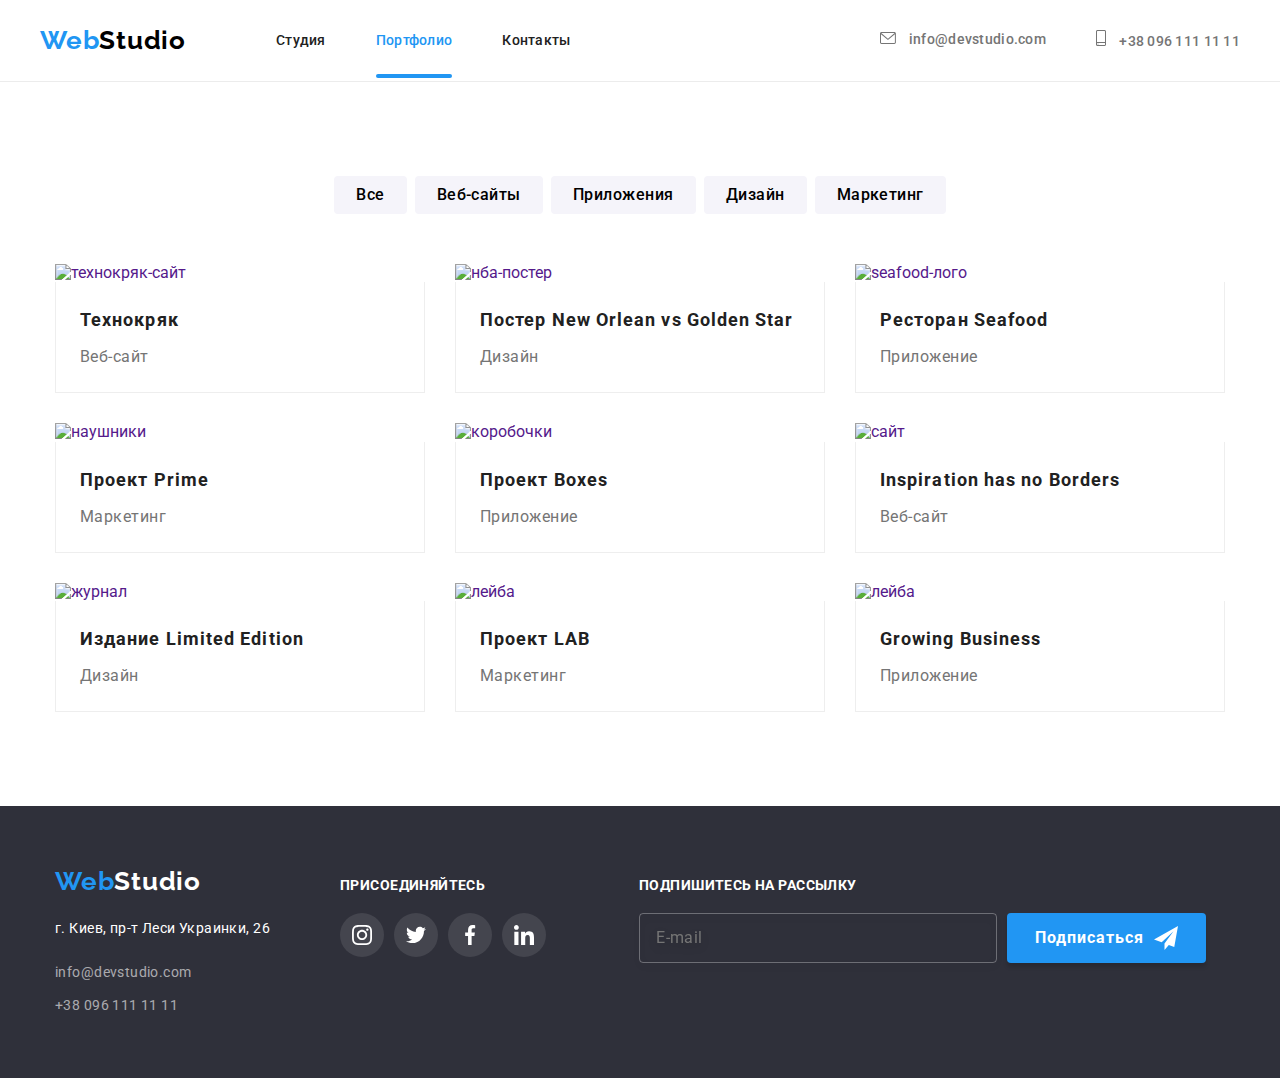
==== portfolio.html @ 8fabcba7 "+" ====
<!DOCTYPE html>
<html lang="ru">
  <head>
    <meta charset="UTF-8" />
    <meta http-equiv="X-UA-Compatible" content="IE=edge" />
    <meta name="viewport" content="width=device-width, initial-scale=1.0" />
    <title>Студия</title>
    <link rel="preconnect" href="https://fonts.googleapis.com" />
    <link rel="preconnect" href="https://fonts.gstatic.com" crossorigin />
    <link
      href="https://fonts.googleapis.com/css2?family=Raleway:wght@700&family=Roboto:wght@400;500;700;900&display=swap"
      rel="stylesheet"
    />
    <link
      rel="stylesheet"
      href="https://cdnjs.cloudflare.com/ajax/libs/modern-normalize/1.1.0/modern-normalize.min.css"
    />
    <link rel="stylesheet" href="./css/styles.css" />
  </head>
  <body>
    <!-- Шапка сайта -->
    <header>
      <div class="container navigation">
        <nav class="main-nav">
          <a href="./index.html" class="logo"><span>Web</span>Studio</a>
          <ul class="site-nav list">
            <li class="main-nav-item">
              <a href="./index.html" class="main-nav-link link">Студия</a>
            </li>
            <li class="main-nav-item">
              <a href="./portfolio.html" class="main-nav-link current-page link">Портфолио</a>
            </li>
            <li class="main-nav-item"><a href="" class="main-nav-link link">Контакты</a></li>
          </ul>
        </nav>
        <ul class="auth-nav list">
          <li class="auth-nav-tell">
            <a href="mailto:info@devstudio.com" class="auth-nav-link link">
              <svg class="auth-nav-icon mail" width="16px" height="12px" aria-label="Почта">
                <use href="./images/symbol-defs.svg#icon-mailto"></use>
              </svg>
              info@devstudio.com</a
            >
          </li>
          <li class="auth-nav-mail">
            <a href="tel:+380961111111" class="auth-nav-link link">
              <svg class="auth-nav-icon tell" width="10px" height="16px" aria-label="Телефон">
                <use href="./images/symbol-defs.svg#icon-tellto"></use>
              </svg>
              +38 096 111 11 11</a
            >
          </li>
        </ul>
      </div>
    </header>
    <main>
      <!-- Портфолио -->
      <section class="section portfolio">
        <div class="container">
          <h1 class="visually-hidden">Портфолио</h1>
          <!-- h1 потом спрячем -->
          <ul class="portfolio-buttons list">
            <li><button type="button" class="portfolio-button">Все</button></li>
            <li><button type="button" class="portfolio-button">Веб-сайты</button></li>
            <li><button type="button" class="portfolio-button">Приложения</button></li>
            <li><button type="button" class="portfolio-button">Дизайн</button></li>
            <li><button type="button" class="portfolio-button">Маркетинг</button></li>
          </ul>
          <ul class="portfolio-examples list">
            <li class="obvodka">
              <a href="" class="portfolio-link">
                <div class="portfolio-img-thmb">
                  <img
                    class="portfolio-img"
                    src="./images/technocrack.jpg"
                    alt="технокряк-сайт"
                    width="370"
                  />
                  <div class="overflow">
                    <p class="portfolio-text">
                      Ресурс предлагает комплексные предложения с разным уровнем функционала и
                      сервисов. Все это позволит посетителю получить исчерпывающие сведения о
                      компании или частном лице.
                    </p>
                  </div>
                </div>
                <div class="portfolio-thmb">
                  <h2 class="portfolio-title">Технокряк</h2>
                  <p class="portfolio-dscr">Веб-сайт</p>
                </div>
              </a>
            </li>
            <li class="obvodka">
              <a href="" class="portfolio-link">
                <div class="portfolio-img-thmb">
                  <img
                    class="portfolio-img"
                    src="./images/new-orlean-vs.jpg"
                    alt="нба-постер"
                    width="370"
                  />
                  <p class="portfolio-text">
                    Ресурс предлагает комплексные предложения с разным уровнем функционала и
                    сервисов. Все это позволит посетителю получить исчерпывающие сведения о компании
                    или частном лице.
                  </p>
                </div>
                <div class="portfolio-thmb">
                  <h2 class="portfolio-title">
                    Постер <span lang="en">New Orlean vs Golden Star</span>
                  </h2>
                  <p class="portfolio-dscr">Дизайн</p>
                </div>
              </a>
            </li>
            <li class="obvodka">
              <a href="" class="portfolio-link">
                <div class="portfolio-img-thmb">
                  <img
                    class="portfolio-img"
                    src="./images/seafood.jpg"
                    alt="seafood-лого"
                    width="370"
                  />
                  <p class="portfolio-text">
                    Ресурс предлагает комплексные предложения с разным уровнем функционала и
                    сервисов. Все это позволит посетителю получить исчерпывающие сведения о компании
                    или частном лице.
                  </p>
                </div>
                <div class="portfolio-thmb">
                  <h2 class="portfolio-title">Ресторан <span lang="en">Seafood</span></h2>
                  <p class="portfolio-dscr">Приложение</p>
                </div>
              </a>
            </li>
            <li class="obvodka">
              <a href="" class="portfolio-link">
                <div class="portfolio-img-thmb">
                  <img class="portfolio-img" src="./images/prime.jpg" alt="наушники" width="370" />
                  <p class="portfolio-text">
                    Ресурс предлагает комплексные предложения с разным уровнем функционала и
                    сервисов. Все это позволит посетителю получить исчерпывающие сведения о компании
                    или частном лице.
                  </p>
                </div>
                <div class="portfolio-thmb">
                  <h2 class="portfolio-title">Проект <span lang="en">Prime</span></h2>
                  <p class="portfolio-dscr">Маркетинг</p>
                </div>
              </a>
            </li>
            <li class="obvodka">
              <a href="" class="portfolio-link">
                <div class="portfolio-img-thmb">
                  <img class="portfolio-img" src="./images/boxes.jpg" alt="коробочки" width="370" />
                  <p class="portfolio-text">
                    Ресурс предлагает комплексные предложения с разным уровнем функционала и
                    сервисов. Все это позволит посетителю получить исчерпывающие сведения о компании
                    или частном лице.
                  </p>
                </div>
                <div class="portfolio-thmb">
                  <h2 class="portfolio-title">Проект <span lang="en">Boxes</span></h2>
                  <p class="portfolio-dscr">Приложение</p>
                </div>
              </a>
            </li>
            <li class="obvodka">
              <a href="" class="portfolio-link">
                <div class="portfolio-img-thmb">
                  <img
                    class="portfolio-img"
                    src="./images/inspiration-has-no-borders.jpg"
                    alt="сайт"
                    width="370"
                  />
                  <p class="portfolio-text">
                    Ресурс предлагает комплексные предложения с разным уровнем функционала и
                    сервисов. Все это позволит посетителю получить исчерпывающие сведения о компании
                    или частном лице.
                  </p>
                </div>
                <div class="portfolio-thmb">
                  <h2 class="portfolio-title" lang="en">Inspiration has no Borders</h2>
                  <p class="portfolio-dscr">Веб-сайт</p>
                </div>
              </a>
            </li>
            <li class="obvodka">
              <a href="" class="portfolio-link">
                <div class="portfolio-img-thmb">
                  <img
                    class="portfolio-img"
                    src="./images/limited-edition.jpg"
                    alt="журнал"
                    width="370"
                  />
                  <p class="portfolio-text">
                    Ресурс предлагает комплексные предложения с разным уровнем функционала и
                    сервисов. Все это позволит посетителю получить исчерпывающие сведения о компании
                    или частном лице.
                  </p>
                </div>
                <div class="portfolio-thmb">
                  <h2 class="portfolio-title">Издание <span lang="en">Limited Edition</span></h2>
                  <p class="portfolio-dscr">Дизайн</p>
                </div>
              </a>
            </li>
            <li class="obvodka">
              <a href="" class="portfolio-link">
                <div class="portfolio-img-thmb">
                  <img class="portfolio-img" src="./images/lab.jpg" alt="лейба" width="370" />
                  <p class="portfolio-text">
                    Ресурс предлагает комплексные предложения с разным уровнем функционала и
                    сервисов. Все это позволит посетителю получить исчерпывающие сведения о компании
                    или частном лице.
                  </p>
                </div>
                <div class="portfolio-thmb">
                  <h2 class="portfolio-title">Проект <span lang="en">LAB</span></h2>
                  <p class="portfolio-dscr">Маркетинг</p>
                </div>
              </a>
            </li>
            <li class="obvodka">
              <a href="" class="portfolio-link">
                <div class="portfolio-img-thmb">
                  <img
                    class="portfolio-img"
                    src="./images/growing-business.jpg"
                    alt="лейба"
                    width="370"
                  />
                  <p class="portfolio-text">
                    Ресурс предлагает комплексные предложения с разным уровнем функционала и
                    сервисов. Все это позволит посетителю получить исчерпывающие сведения о компании
                    или частном лице.
                  </p>
                </div>
                <div class="portfolio-thmb">
                  <h2 class="portfolio-title" lang="en">Growing Business</h2>
                  <p class="portfolio-dscr">Приложение</p>
                </div>
              </a>
            </li>
          </ul>
        </div>
      </section>
    </main>
     <!--Футер-->
    <footer>
      <div class="container footer">
        <div class="footer-contacts">
          <a href="./index.html" class="logo foot"><span>Web</span>Studio</a>
          <address>
            <p class="street">г. Киев, пр-т Леси Украинки, 26</p>
            <ul class="contacts list">
              <li><a class="link" href="mailto:info@devstudio.com">info@devstudio.com</a></li>
              <li><a class="link" href="tel:+380961111111">+38 096 111 11 11</a></li>
            </ul>
          </address>
        </div>
        <div class="footer-social">
          <p class="footer-social-title">присоединяйтесь</p>
          <ul class="footer-social-list list">
            <li class="footer-social-item">
              <a
                class="footer-social-link"
                href="https://www.instagram.com/"
                target="_blank"
                rel="noopener noreferrer nofollow"
              >
                <svg width="20px" height="20px" aria-label="Инстаграм">
                  <use href="./images/symbol-defs.svg#icon-instagram"></use>
                </svg>
              </a>
            </li>
            <li class="footer-social-item">
              <a
                class="footer-social-link"
                href="https://twitter.com/?lang=ru"
                target="_blank"
                rel="noopener noreferrer nofollow"
              >
                <svg width="20px" height="20px" aria-label="Твиттер">
                  <use href="./images/symbol-defs.svg#icon-twitter"></use>
                </svg>
              </a>
            </li>
            <li class="footer-social-item">
              <a
                class="footer-social-link"
                href="https://www.facebook.com//"
                target="_blank"
                rel="noopener noreferrer nofollow"
              >
                <svg width="20px" height="20px" aria-label="Фейсбук">
                  <use href="./images/symbol-defs.svg#icon-facebook"></use>
                </svg>
              </a>
            </li>
            <li class="footer-social-item">
              <a
                class="footer-social-link"
                href="https://www.linkedin.com/"
                target="_blank"
                rel="noopener noreferrer nofollow"
              >
                <svg width="20px" height="20px" aria-label="ЛинкедИн">
                  <use href="./images/symbol-defs.svg#icon-linkedin"></use>
                </svg>
              </a>
            </li>
          </ul>
        </div>
        <div class="footer-subscribe">
          <form class="footer-form">
            <label for="email">Подпишитесь на рассылку</label>
              <div class="footer-form-wrapper"> 
                <input type="email" name="email" id="email" placeholder="E-mail"/>
                <button class="footer-form-btn" type="submit">
                Подписаться
                <svg class="footer-form-svg" width="24px" height="24px">
                  <use href="./images/symbol-defs.svg#icon-telegram"></use>
                </svg>
              </div>
            </button>
          </form>
        </div>
      </div>
    </footer>
  </body>
</html>
---- css/styles.css ----
/* *,::after,::before {
    box-sizing: border-box
} */

/* есть в нормалайзере */

/* :first-child
:last-child
или
:not(:last-child) */
:root {
  --primary-text-color: #757575;
  --primary-title-color: #212121;
  --primary-accent-color: #2196f3;
  --primary-bg-color: #ffffff;
  --secondary-bg-color: #2f303a;
}

body {
  background-color: var(--primary-bg-color);
  color: var(--primary-text-color);

  font-family: 'Roboto', sans-serif;
}

.site-nav .current-page {
  color: var(--primary-accent-color);
}

.main-nav-item .current-page::after {
  content: '';
  position: absolute;
  bottom: -28px;
  left: 0;
  width: 100%;
  height: 4px;
  transform: scalex(1);
  background: #2196f3;
  border-radius: 2px;
}

h1,
h2,
h3,
h4 {
  color: var(--primary-title-color);
}

.button {
  cursor: pointer;
}

h1,
h2,
h3,
h4,
p,
ul {
  margin-top: 0;
  margin-bottom: 0;
}

.visually-hidden {
  position: absolute;
  white-space: nowrap;
  width: 1px;
  height: 1px;
  overflow: hidden;
  border: 0;
  padding: 0;
  clip: rect(0 0 0 0);
  clip-path: inset(50%);
  margin: -1px;
}

/* !!!!!!!!!!!!!!! Задал ширину контейнера (дивов) + выровнял по середине margin-left + отсутпы 15пикс !!!!!!!!!!!!!!*/
.container {
  width: 1200px;
  padding-left: 15px;
  padding-right: 15px;
  margin-left: auto;
  margin-right: auto;
}

/* !!!!!!!!!!!!!!! Задал внутрении отступы (падинги) в секциях + рамку для проверки внешних отступов (маргинов) !!!!!!!!!!!!!!*/
.section {
  padding-top: 94px;
  padding-bottom: 94px;
  /* outline: 2px solid tomato; */
}

.obvodka {
  /* outline: 2px solid tomato; */
}

header {
  padding-top: 25px;
  padding-bottom: 25px;
  border-bottom: 1px solid #ececec;
}

header a,
footer a {
  text-decoration: none;
}

.list {
  list-style: none;
  padding-left: 0;
}

/* < !-- Шапка сайта начало--> */

.navigation {
  display: flex;
  align-items: center;
  padding: 0;
}

.main-nav-item {
  position: relative;
}

.main-nav-link {
  padding: 30px 0;
}
.main-nav {
  display: flex;
  align-items: center;
  padding: 0;
}

.site-nav {
  display: flex;
  align-items: center;
}

.site-nav > li {
  margin-right: 50px;
}

.site-nav > li:last-child {
  margin-right: 0;
}

.auth-nav {
  display: flex;
  margin-left: auto;
  padding: 0;
}

.auth-nav > li {
  margin-right: 50px;
}
.auth-nav > li:last-child {
  margin-right: 0;
}

.logo {
  margin-right: 90px;
  color: #000000;

  font-family: 'Raleway', sans-serif;
  font-weight: 700;
  font-size: 26px;
  line-height: 1.2;
  letter-spacing: 0.03em;
}

.logo > span {
  color: var(--primary-accent-color);
}

.auth-nav a,
.site-nav a {
  font-weight: 500;
  font-size: 14px;
  line-height: 1.1;
  letter-spacing: 0.02em;
}

.site-nav a {
  color: var(--primary-title-color);
  transition: color 250ms cubic-bezier(0.4, 0, 0.2, 1);
}

.auth-nav a {
  color: var(--primary-text-color);
  position: relative;
  transition: color 250ms cubic-bezier(0.4, 0, 0.2, 1), fill cubic-bezier(0.4, 0, 0.2, 1);
}

.site-nav .link:hover,
.site-nav .link:focus {
  color: var(--primary-accent-color);
}

.auth-nav a:hover,
.auth-nav a:focus {
  color: var(--primary-accent-color);
  fill: var(--primary-accent-color);
}

.site-nav a::after {
  content: '';
  position: absolute;
  bottom: -28px;
  left: 0;
  transform: scaleX(0);
  transition: transform 250ms cubic-bezier(0.4, 0, 0.2, 1);
  width: 100%;
  height: 4px;

  background: #2196f3;
  border-radius: 2px;
}

.site-nav a:hover::after {
  transform: scaleX(1);
}

.tell,
.mail {
  fill: currentColor;
  margin-right: 10px;
}

.auth-nav-link {
  padding: 20px 0;
}

/* ----------------------------------------------------- 1 -------------------------------------------------- */

/* < !-- Герой начало --> */

.hero {
  padding-top: 200px;
  padding-bottom: 200px;
  max-width: 1920px;
  margin: 0 auto;
  text-align: center;
  background-image: linear-gradient(to right, rgba(47, 48, 58, 0.4), rgba(47, 48, 58, 0.4)),
    url(../images/hero.jpg);
  content: '';
  background-size: cover;
}

.hero-title {
  margin-bottom: 30px;

  color: var(--primary-bg-color);

  font-weight: 900;
  font-size: 44px;
  line-height: 1.4;
  letter-spacing: 0.06em;
  text-transform: uppercase;
}

.button {
  display: inline-block;
  padding: 10px 32px;

  color: var(--primary-bg-color);
  background-color: var(--primary-accent-color);
  cursor: pointer;
  border: none;
  border-radius: 4px;

  font-weight: 700;
  font-size: 16px;
  line-height: 1.8;
  letter-spacing: 0.06em;
  font-family: inherit;
  transition: background-color 250ms cubic-bezier(0.4, 0, 0.2, 1),
    color 250ms cubic-bezier(0.4, 0, 0.2, 1), box-shadow 250ms cubic-bezier(0.4, 0, 0.2, 1);
}

.button:hover,
.button:focus {
  background-color: var(--primary-bg-color);
  color: var(--primary-accent-color);
  box-shadow: 0px 3px 1px rgba(0, 0, 0, 0.1), 0px 1px 2px rgba(0, 0, 0, 0.08),
    0px 2px 2px rgba(0, 0, 0, 0.12);
}
.button:active {
  background-color: var(--primary-accent-color);
  color: var(--primary-bg-color);
}

/* < !--Род деятельности--> */

.hide {
  font-size: 0px;
}

/* .features {
  display: flex;
} */

.section-features {
  padding-top: 94px;
}

.features-list {
  display: flex;
}

.features-list > li {
}

.features-icon-thmb {
  background-color: #f5f4fa;
  display: flex;
  height: 120px;
  justify-content: center;
  align-items: center;
  margin-bottom: 30px;
}

.features-icon {
}

.features-colum {
  width: 270px;
  margin-right: 30px;
}
.features-colum:last-child {
  margin-right: 0;
}

.features-title {
  margin-bottom: 10px;

  font-weight: 700;
  font-size: 14px;
  line-height: 1.1;
  letter-spacing: 0.03em;
  text-transform: uppercase;

  margin-bottom: 10px;
}

.features-description {
  font-size: 14px;
  line-height: 1.7;
  letter-spacing: 0.03em;
}

.characteristic-list {
  display: flex;
}

.characteristic-item {
  position: relative;
}

.characteristic-img {
  display: block;
}

.characteristic-text {
  position: absolute;
  display: flex;
  justify-content: center;
  align-items: center;
  bottom: 0;
  right: 0;
  width: 100%;
  height: 70px;
  padding-top: 24px;
  padding-bottom: 24px;

  font-family: 'Roboto', sans-serif;
  font-style: normal;
  font-weight: 700;
  font-size: 14px;
  line-height: calc(16 / 14);
  text-align: center;
  letter-spacing: 0.03em;
  text-transform: uppercase;

  color: var(--primary-bg-color);

  background: rgba(47, 48, 58, 0.8);
}

.characteristic-list > li {
  margin-right: 30px;
}

.characteristic-list > li:last-child {
  margin-right: 0;
}

.characteristic-title {
  font-weight: 700;
  font-size: 36px;
  line-height: 1.2;
  text-align: center;
  letter-spacing: 0.03em;

  margin-bottom: 50px;
}

/* < !--Наша команда--> */

.team {
  background-color: #f5f4fa;
  max-width: 1920px;
  margin: 0 auto;
}

.member {
  display: flex;
}

.member-li {
  width: 270px;
  cursor: pointer;
  background-color: var(--primary-bg-color);
  box-shadow: 0px 1px 1px rgba(0, 0, 0, 0), 0px 4px 4px rgba(0, 0, 0, 0),
    1px 4px 6px rgba(0, 0, 0, 0);
  transition: box-shadow 250ms cubic-bezier(0.4, 0, 0.2, 1);
}

.member-li:not(:last-child) {
  margin-right: 30px;
}

.member-dscr {
  padding-top: 30px;
  padding-bottom: 30px;
}

.team-title {
  font-weight: 700;
  font-size: 36px;
  line-height: 1.2;
  text-align: center;
  letter-spacing: 0.03em;

  margin-bottom: 50px;
}

.member-img-overflow {
  position: relative;
  overflow: hidden;
}

.member-img-1 {
  position: absolute;
  top: 0;
  left: 0;
  transform: scale(1) rotate(0deg);
  display: block;
  background-color: rgba(47, 48, 58, 0.4);
  transition: transform 250ms cubic-bezier(0.4, 0, 0.2, 1);
}

.member-img-overflow::after {
  position: absolute;
  content: '';
  top: 0;
  left: 0;
  width: 100%;
  height: 100%;
  background-color: rgba(47, 48, 58, 0.2);
  opacity: 0;
  transition: opacity 250ms cubic-bezier(0.4, 0, 0.2, 1);
}
/* .member-img-overflow:hover::after {
  opacity: 1;
} */
.member-li:hover .member-img-1,
.member-li:hover .member-img-overflow::after {
  position: absolute;
  top: 0;
  left: 0;
  transform: scale(1.2) rotate(11deg);
  display: block;
  opacity: 1;
}

.member-li:hover {
  box-shadow: 0px 1px 1px rgba(0, 0, 0, 0.12), 0px 4px 4px rgba(0, 0, 0, 0.06),
    1px 4px 6px rgba(0, 0, 0, 0.16);
}
.member-img {
  display: block;
}

.member-title {
  margin-bottom: 10px;

  font-weight: 500;
  font-size: 16px;
  line-height: 1.2;
  letter-spacing: 0.03em;

  text-align: center;
}

.member-position {
  margin-bottom: 16px;
  line-height: 1.2;
  letter-spacing: 0.03em;

  text-align: center;
}

.member-dscr {
  padding-bottom: 30px;
}

.team-social-list {
  display: flex;
  justify-content: center;
  align-items: center;
}

.team-social-link {
  display: flex;
  justify-content: center;
  align-items: center;
  background-color: var(--primary-bg-color);
  width: 44px;
  height: 44px;
  border-radius: 50%;
  fill: #afb1b8;
  padding: 0;
  transition: background-color 250ms cubic-bezier(0.4, 0, 0.2, 1),
    fill 250ms cubic-bezier(0.4, 0, 0.2, 1);
}

.team-social-item:not(:last-child) {
  margin-right: 10px;
}

.team-social-link:hover,
.team-social-link:focus {
  background-color: var(--primary-accent-color);
  fill: var(--primary-bg-color);
}

.team-social-link:not(:last-child) {
  margin-right: 10px;
}

/* Постоянные клиенты */

.clients-title {
  margin-bottom: 50px;
  color: var(--primary-title-color);
  font-weight: 700;
  font-size: 36px;
  line-height: 42px;
  text-align: center;
  letter-spacing: 0.03em;
}

.clients-list {
  display: flex;
  padding: 0;
}

.clients-item a {
  display: flex;
  justify-content: center;

  width: 170px;
  height: 92px;
  border: 1px solid #afb1b8;
  border-radius: 4px;
}

/* .clients-icon {
  fill: #afb1b8;
} */

.clients-icon {
  position: absolute;
  backface-visibility: hidden;
}

.client-icon-back {
  transform: rotateY(180deg);
}
.client-icon {
  position: absolute;
}
.clients-item:not(:last-child) {
  margin-right: 30px;
}

.clients-link:hover {
  transform: translatex(-100%) rotateY(180deg);
}
.clients-link {
  position: relative;
  transform-style: preserve-3d;
  transform-origin: center right;
  transition: transform 1000ms cubic-bezier(0.4, 0, 0.2, 1),
    border 250ms cubic-bezier(0.4, 0, 0.2, 1), fill 250ms cubic-bezier(0.4, 0, 0.2, 1);
  display: flex;
  justify-content: center;
  align-items: center;
  fill: #afb1b8;
}

.clients-item a:hover,
.clients-item a:focus {
  fill: var(--primary-accent-color);
  width: 170px;
  height: 92px;
  border: 1px solid var(--primary-accent-color);
  border-radius: 4px;
}

/* < !--Футер--> */

.footer {
  display: flex;
  align-items: baseline;
}

.footer-social {
  margin-left: 70px;
}

.footer-social-list {
  display: flex;
}

.footer-social-link {
  display: flex;
  width: 44px;
  height: 44px;
  background-color: rgba(255, 255, 255, 0.1);
  border-radius: 50%;
  justify-content: center;
  align-items: center;
  fill: var(--primary-bg-color);
  transition: background-color 250ms cubic-bezier(0.4, 0, 0.2, 1);
}

.footer-social-title {
  margin-bottom: 20px;

  font-weight: 700;
  font-size: 14px;
  line-height: calc(16 / 14);
  letter-spacing: 0.03em;
  text-transform: uppercase;

  color: #ffffff;
}

.footer-social-link:hover,
.footer-social-link:focus {
  background-color: var(--primary-accent-color);
}

.footer-social-item:not(:last-child) {
  margin-right: 10px;
}

footer {
  background-color: var(--secondary-bg-color);
  max-width: 1920px;
  margin: 0 auto;
  font-style: normal;
  padding-top: 60px;
  padding-bottom: 60px;
}

.logo.foot {
  display: inline-block;
  margin-bottom: 20px;
  margin-right: 0px;
}

.foot {
  color: var(--primary-bg-color);
}
.street {
  display: inline-block;
  margin-bottom: 20px;
}

address {
  font-style: normal;
}

address a,
address p {
  font-size: 14px;
  line-height: 1.7;
  letter-spacing: 0.03em;
}
address p {
  color: var(--primary-bg-color);
}

.contacts li:not(:last-child) {
  margin-bottom: 9px;
}

.contacts a {
  display: inline-block;
  color: rgba(255, 255, 255, 0.6);
  transition: color 250ms cubic-bezier(0.4, 0, 0.2, 1);
}
.contacts .link:hover,
.contacts .link:focus {
  color: var(--primary-accent-color);
}
.footer-subscribe {
  margin-left: 93px;
}
.footer-form {
}
.footer-form-wrapper {
  display: flex;
  align-items: center;
}
.footer-form label {
  display: block;
  margin-bottom: 20px;
  font-weight: 700;
  font-size: 14px;
  line-height: 16px;
  letter-spacing: 0.03em;
  text-transform: uppercase;

  color: #ffffff;
}
.footer-form input {
  padding: 15px 16px;
  width: 358px;
  height: 50px;
  background-color: transparent;

  font-size: 16px;
  line-height: calc(20 / 16);

  display: flex;
  align-items: center;
  letter-spacing: 0.03em;

  color: rgba(255, 255, 255, 0.6);

  border: 1px solid rgba(255, 255, 255, 0.3);
  filter: drop-shadow(0px 4px 4px rgba(0, 0, 0, 0.15));
  border-radius: 4px;
}
.footer-form-btn {
  display: flex;
  align-items: center;

  margin-left: 10px;
  padding: 10px 28px;

  cursor: pointer;
  font-family: inherit;
  font-style: normal;
  font-weight: 700;
  font-size: 16px;
  line-height: calc(30 / 16);
  letter-spacing: 0.06em;

  color: #ffffff;
  background-color: var(--primary-accent-color);
  border: none;
  background: #2196f3;
  box-shadow: 0px 4px 4px rgba(0, 0, 0, 0.15);
  border-radius: 4px;
  transition: background-color 250ms cubic-bezier(0.4, 0, 0.2, 1),
    color 250ms cubic-bezier(0.4, 0, 0.2, 1), box-shadow 250ms cubic-bezier(0.4, 0, 0.2, 1);
}
.footer-form-btn:hover {
  background-color: var(--primary-bg-color);
  color: var(--primary-accent-color);
  box-shadow: 0px 3px 1px rgba(0, 0, 0, 0.1), 0px 1px 2px rgba(0, 0, 0, 0.08),
    0px 2px 2px rgba(0, 0, 0, 0.12);
}
.footer-form-btn:hover .footer-form-svg {
  fill: var(--primary-accent-color);
}
.footer-form-svg {
  margin-left: 10px;
  fill: var(--primary-bg-color);
  transition: fill 250ms cubic-bezier(0.4, 0, 0.2, 1);
}
/* ----------------------------------------------------- 2 -------------------------------------------------- */
/* < !-- Портфолио --> */
.obvodka .portfolio-link {
  display: block;
  transition: box-shadow 250ms cubic-bezier(0.4, 0, 0.2, 1);
}

.portfolio-buttons {
  display: flex;
  justify-content: center;
  margin-bottom: 50px;
}

.portfolio-buttons li:not(:last-child) {
  margin-right: 8px;
}

.portfolio-button {
  padding: 6px 22px;

  font-weight: 500;
  font-size: 16px;
  line-height: 1.6;
  letter-spacing: 0.03em;
  font-family: inherit;
  background-color: #f5f4fa;
  border: none;
  border-radius: 4px;
  cursor: pointer;
  transition: color 250ms cubic-bezier(0.4, 0, 0.2, 1),
    background-color 250ms cubic-bezier(0.4, 0, 0.2, 1),
    box-shadow 250ms cubic-bezier(0.4, 0, 0.2, 1);
}

.portfolio-button:active {
  background: var(--primary-bg-color);
  color: var(--primary-accent-color);
}

.portfolio-examples {
  display: flex;
  flex-wrap: wrap;
  flex-basis: calc(100% / 3-30px);
  margin-top: -30px;
  margin-left: -30px;
}

.portfolio-examples li {
  margin-left: 30px;
  margin-top: 30px;
}

.portfolio-thmb {
  padding-bottom: 20px;
  padding-top: 20px;
  padding-left: 24px;
  padding-right: 24px;
  border-left: 1px solid #eeeeee;
  border-right: 1px solid #eeeeee;
  border-bottom: 1px solid #eeeeee;
}

.portfolio a {
  text-decoration: none;
}
.portfolio-img {
  display: block;
}

.portfolio-img-thmb {
  position: relative;
  overflow: hidden;
}

.portfolio-link:hover .portfolio-text,
.portfolio-link:focus .portfolio-text {
  transform: translateY(0%);
}

.obvodka .portfolio-link:hover,
.obvodka .portfolio-link:focus {
  box-shadow: 0px 1px 1px rgba(0, 0, 0, 0.12), 0px 4px 4px rgba(0, 0, 0, 0.06),
    1px 4px 6px rgba(0, 0, 0, 0.16);
}
/* .portfolio-button:last-child {
  margin-right: 8px;
} */

.portfolio-button:hover,
.portfolio-button:focus {
  background-color: var(--primary-accent-color);
  color: var(--primary-bg-color);
  box-shadow: 0px 3px 1px rgba(0, 0, 0, 0.1), 0px 1px 2px rgba(0, 0, 0, 0.08),
    0px 2px 2px rgba(0, 0, 0, 0.12);
}

.portfolio-text {
  position: absolute;
  top: 0;
  left: 0;
  width: 100%;
  height: 100%;
  transform: translateY(100%);
  padding: 63px 24px;
  transition: transform 250ms cubic-bezier(0.4, 0, 0.2, 1);

  font-size: 18px;
  line-height: calc(28 / 18);
  letter-spacing: 0.03em;
  color: var(--primary-bg-color);
  background: rgba(33, 150, 243, 0.9);
  opacity: 1;
}

.portfolio-title {
  font-weight: 700;
  font-size: 18px;
  line-height: 2;
  letter-spacing: 0.06em;

  margin-bottom: 4px;
}

.portfolio-dscr {
  color: var(--primary-text-color);

  line-height: 30px;
  letter-spacing: 0.03em;
}

/* ----------------------------------------------------- modal-window -------------------------------------------------- */
.bacdrop {
  position: fixed;
  transition: opacity 250ms cubic-bezier(0.4, 0, 0.2, 1);
  top: 0;
  left: 0%;
  width: 100%;
  height: 100%;
  opacity: 1;

  background: rgba(0, 0, 0, 0.2);
}
.modal-window {
  position: absolute;
  padding: 40px;
  top: 50%;
  left: 50%;
  transform: translate(-50%, -50%) scale(1);
  transition: transform 250ms cubic-bezier(0.4, 0, 0.2, 1);
  width: 528px;
  height: 581px;
  background: var(--primary-bg-color);
  box-shadow: 0px 1px 3px rgba(0, 0, 0, 0.12), 0px 1px 1px rgba(0, 0, 0, 0.14),
    0px 2px 1px rgba(0, 0, 0, 0.2);
  border-radius: 4px;
}

.is-hidden {
  opacity: 0;
  pointer-events: none;
}

.bacdrop.is-hidden .modal-window {
  transform: translate(-50%, -50%) scale(0.9);
}
.modal-close-btn {
  position: absolute;
  top: 8px;
  right: 8px;
  cursor: pointer;
  height: 30px;
  width: 30px;
  background: #ffffff;
  border-radius: 50%;
  border: 1px solid rgba(0, 0, 0, 0.1);
  transition: fill 250ms cubic-bezier(0.4, 0, 0.2, 1);
}
.modal-close-btn:hover {
  fill: var(--primary-accent-color);
}
.form-title {
  margin-bottom: 12px;
  font-size: 20px;
  line-height: calc(23 / 20);
  text-align: center;
  letter-spacing: 0.03em;
}
.form {
  display: flex;
  flex-direction: column;
}
.form-field {
  display: flex;
  flex-direction: column;
}
.form-field label {
  margin-bottom: 4px;
  font-size: 12px;
  line-height: calc(14 / 12);
  letter-spacing: 0.01em;

  color: #757575;
}
.form-field input {
  margin-bottom: 10px;
  padding: 11px 12px;
  height: 40px;
  cursor: pointer;
  border: 1px solid rgba(33, 33, 33, 0.2);
  border-radius: 4px;
}
.form-field textarea {
  margin-bottom: 20px;
  padding: 12px 16px;
  height: 120px;
  cursor: pointer;
  resize: none;
  border: 1px solid rgba(33, 33, 33, 0.2);
  border-radius: 4px;
}
.form-field placeholder {
  font-family: 'Roboto', sans-serif;
  font-style: normal;
  font-weight: 400;
  font-size: 12px;
  line-height: calc(14 / 22);
  letter-spacing: 0.01em;

  color: rgba(117, 117, 117, 0.5);
}
.checkbox {
  margin-bottom: 30px;
  font-size: 14px;
  line-height: calc(24 / 14);
  letter-spacing: 0.03em;

  color: #757575;
}
.checkbox a {
  color: var(--primary-accent-color);
}
.form-btn {
  display: block;
  margin-left: auto;
  margin-right: auto;
  padding: 10px 55px;
  border-radius: 4px;

  font-weight: 700;
  font-size: 16px;
  line-height: 30px;
  border: none;
  letter-spacing: 0.06em;

  cursor: pointer;
  background-color: var(--primary-accent-color);
  color: var(--primary-bg-color);
  transition: box-shadow 250ms cubic-bezier(0.4, 0, 0.2, 1);
}
.form-btn:hover,
.form-btn:focus {
  box-shadow: 0px 4px 4px rgba(0, 0, 0, 0.15);
}

/* Разрешить клацать
pointer-events: none; */

/* Выровнять
 position: absolute;
  top: 50%;
  left: 50%;
  transform: translate(-50%, -50%); */

/* 
  Защита от работяг
  user-select: none; */
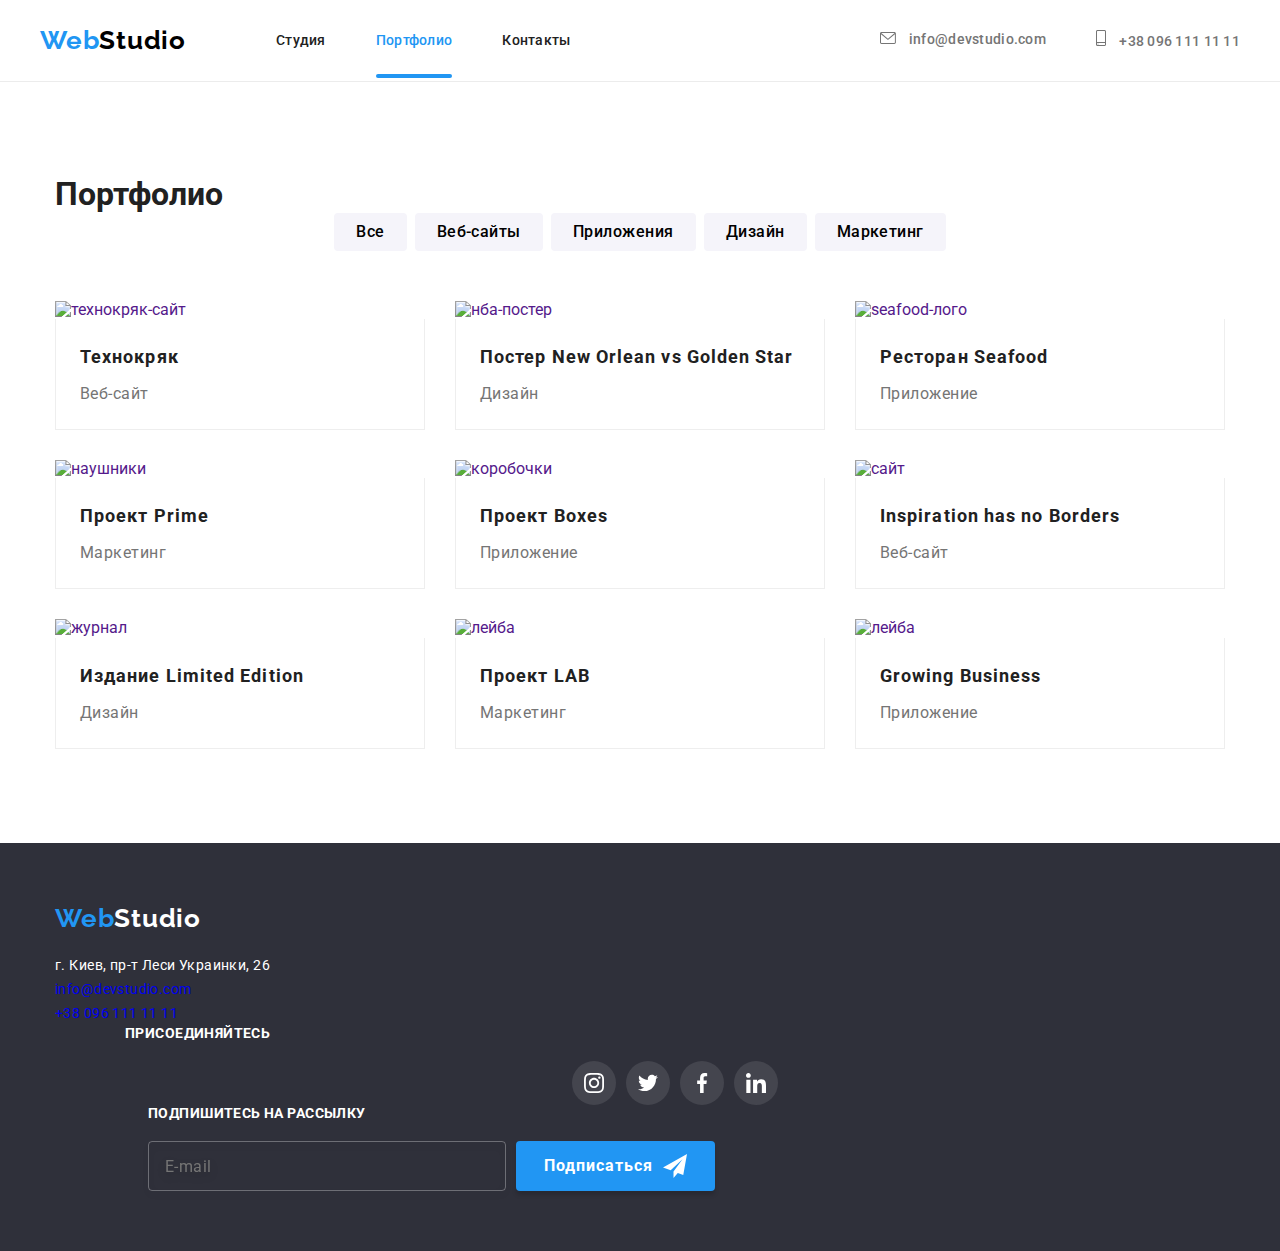
==== commit 8ca37b6a: "+" ====
--- a/portfolio.html
+++ b/portfolio.html
@@ -19,32 +19,43 @@
   </head>
   <body>
     <!-- Шапка сайта -->
+     </head>
+  <body>
+    <!-- Шапка сайта -->
     <header>
-      <div class="container navigation">
-        <nav class="main-nav">
-          <a href="./index.html" class="logo"><span>Web</span>Studio</a>
-          <ul class="site-nav list">
-            <li class="main-nav-item">
-              <a href="./index.html" class="main-nav-link link">Студия</a>
-            </li>
-            <li class="main-nav-item">
-              <a href="./portfolio.html" class="main-nav-link current-page link">Портфолио</a>
-            </li>
-            <li class="main-nav-item"><a href="" class="main-nav-link link">Контакты</a></li>
+      <div class="navigation container">
+        <nav class="navigation__menu">
+          <a class="logo" href="./index.html"><span class="logo--pre-color">Web</span>Studio</a>
+          <ul class="navigation__list">
+            <li class="navigation__item">
+              <a
+                class="navigation__link navigation__link--slider"
+                href="./index.html"
+                >Студия</a
+              >
+            </li>
+            <li class="navigation__item navigation__item--current-page-status">
+              <a class="navigation__link navigation__link--slider navigation__link--current-page-status" href="./portfolio.html"
+                >Портфолио</a
+              >
+            </li>
+            <li class="navigation__item">
+              <a class="navigation__link navigation__link--slider" href="">Контакты</a>
+            </li>
           </ul>
         </nav>
-        <ul class="auth-nav list">
-          <li class="auth-nav-tell">
-            <a href="mailto:info@devstudio.com" class="auth-nav-link link">
-              <svg class="auth-nav-icon mail" width="16px" height="12px" aria-label="Почта">
+        <ul class="navigation__contact-list">
+          <li class="navigation__item">
+            <a class="navigation__link navigation__link--contact" href="mailto:info@devstudio.com">
+              <svg class="navigation__icon" width="16px" height="12px" aria-label="Почта">
                 <use href="./images/symbol-defs.svg#icon-mailto"></use>
               </svg>
               info@devstudio.com</a
             >
           </li>
-          <li class="auth-nav-mail">
-            <a href="tel:+380961111111" class="auth-nav-link link">
-              <svg class="auth-nav-icon tell" width="10px" height="16px" aria-label="Телефон">
+          <li class="navigation__item">
+            <a class="navigation__link navigation__link--contact" href="tel:+380961111111">
+              <svg class="navigation__icon" width="10px" height="16px" aria-label="Телефон">
                 <use href="./images/symbol-defs.svg#icon-tellto"></use>
               </svg>
               +38 096 111 11 11</a
@@ -249,25 +260,31 @@
         </div>
       </section>
     </main>
-     <!--Футер-->
-    <footer>
-      <div class="container footer">
-        <div class="footer-contacts">
-          <a href="./index.html" class="logo foot"><span>Web</span>Studio</a>
-          <address>
-            <p class="street">г. Киев, пр-т Леси Украинки, 26</p>
-            <ul class="contacts list">
-              <li><a class="link" href="mailto:info@devstudio.com">info@devstudio.com</a></li>
-              <li><a class="link" href="tel:+380961111111">+38 096 111 11 11</a></li>
+    <!--Футер-->
+    <footer class="footer__section">
+      <div class="footer__wrapper container">
+        <div class="footer__contacts-wrapper">
+          <a href="./index.html" class="logo logo--footer-modificator"
+            ><span class="logo--pre-color">Web</span>Studio</a
+          >
+          <address class="address">
+            <p class="address__street">г. Киев, пр-т Леси Украинки, 26</p>
+            <ul class="address__contact-list">
+              <li class="address__contact-item">
+                <a class="address__link" href="mailto:info@devstudio.com">info@devstudio.com</a>
+              </li>
+              <li class="address__contact-item">
+                <a class="address__link" href="tel:+380961111111">+38 096 111 11 11</a>
+              </li>
             </ul>
           </address>
         </div>
-        <div class="footer-social">
-          <p class="footer-social-title">присоединяйтесь</p>
-          <ul class="footer-social-list list">
-            <li class="footer-social-item">
-              <a
-                class="footer-social-link"
+        <div class="footer__social-wrapper">
+          <p class="footer__social-title footer-social-title">присоединяйтесь</p>
+          <ul class="social__list">
+            <li class="social__item">
+              <a
+                class="social__link social__link--footer-modificator"
                 href="https://www.instagram.com/"
                 target="_blank"
                 rel="noopener noreferrer nofollow"
@@ -277,9 +294,9 @@
                 </svg>
               </a>
             </li>
-            <li class="footer-social-item">
-              <a
-                class="footer-social-link"
+            <li class="social__item">
+              <a
+                class="social__link social__link--footer-modificator"
                 href="https://twitter.com/?lang=ru"
                 target="_blank"
                 rel="noopener noreferrer nofollow"
@@ -289,21 +306,21 @@
                 </svg>
               </a>
             </li>
-            <li class="footer-social-item">
-              <a
-                class="footer-social-link"
+            <li class="social__item">
+              <a
+                class="social__link social__link--footer-modificator"
                 href="https://www.facebook.com//"
                 target="_blank"
                 rel="noopener noreferrer nofollow"
               >
-                <svg width="20px" height="20px" aria-label="Фейсбук">
+                <svg width="20px" height="20px">
                   <use href="./images/symbol-defs.svg#icon-facebook"></use>
                 </svg>
               </a>
             </li>
-            <li class="footer-social-item">
-              <a
-                class="footer-social-link"
+            <li class="social__item">
+              <a
+                class="social__link social__link--footer-modificator"
                 href="https://www.linkedin.com/"
                 target="_blank"
                 rel="noopener noreferrer nofollow"
@@ -315,18 +332,24 @@
             </li>
           </ul>
         </div>
-        <div class="footer-subscribe">
-          <form class="footer-form">
+        <div class="footer__subscribe-wrapper">
+          <form class="footer__form">
             <label for="email">Подпишитесь на рассылку</label>
-              <div class="footer-form-wrapper"> 
-                <input type="email" name="email" id="email" placeholder="E-mail"/>
-                <button class="footer-form-btn" type="submit">
+            <div class="footer__form-wrapper">
+              <input
+                class="footer__email-input"
+                type="email"
+                name="email"
+                id="email"
+                placeholder="E-mail"
+              />
+              <button class="footer__email-button" type="submit">
                 Подписаться
-                <svg class="footer-form-svg" width="24px" height="24px">
+                <svg class="footer__button-icon" width="24px" height="24px">
                   <use href="./images/symbol-defs.svg#icon-telegram"></use>
                 </svg>
-              </div>
-            </button>
+              </button>
+            </div>
           </form>
         </div>
       </div>
--- a/css/styles.css
+++ b/css/styles.css
@@ -23,31 +23,11 @@
   font-family: 'Roboto', sans-serif;
 }
 
-.site-nav .current-page {
-  color: var(--primary-accent-color);
-}
-
-.main-nav-item .current-page::after {
-  content: '';
-  position: absolute;
-  bottom: -28px;
-  left: 0;
-  width: 100%;
-  height: 4px;
-  transform: scalex(1);
-  background: #2196f3;
-  border-radius: 2px;
-}
-
 h1,
 h2,
 h3,
 h4 {
   color: var(--primary-title-color);
-}
-
-.button {
-  cursor: pointer;
 }
 
 h1,
@@ -60,7 +40,16 @@
   margin-bottom: 0;
 }
 
-.visually-hidden {
+a {
+  text-decoration: none;
+}
+
+ul {
+  list-style: none;
+  padding-left: 0;
+}
+
+.--visually-hidden {
   position: absolute;
   white-space: nowrap;
   width: 1px;
@@ -99,14 +88,23 @@
   border-bottom: 1px solid #ececec;
 }
 
-header a,
-footer a {
-  text-decoration: none;
-}
-
-.list {
-  list-style: none;
-  padding-left: 0;
+.--button {
+  display: inline-block;
+  padding: 10px 0;
+
+  color: var(--primary-bg-color);
+  background-color: var(--primary-accent-color);
+  cursor: pointer;
+  border: none;
+  border-radius: 4px;
+
+  font-weight: 700;
+  font-size: 16px;
+  line-height: 1.8;
+  letter-spacing: 0.06em;
+  font-family: inherit;
+  transition: background-color 250ms cubic-bezier(0.4, 0, 0.2, 1),
+    color 250ms cubic-bezier(0.4, 0, 0.2, 1), box-shadow 250ms cubic-bezier(0.4, 0, 0.2, 1);
 }
 
 /* < !-- Шапка сайта начало--> */
@@ -117,43 +115,32 @@
   padding: 0;
 }
 
-.main-nav-item {
+.navigation__item {
   position: relative;
 }
 
-.main-nav-link {
+.navigation__link {
   padding: 30px 0;
 }
-.main-nav {
+.navigation__menu {
   display: flex;
   align-items: center;
   padding: 0;
 }
 
-.site-nav {
-  display: flex;
-  align-items: center;
-}
-
-.site-nav > li {
+.navigation__list {
+  display: flex;
+  align-items: center;
+}
+
+.navigation__item:not(:last-child) {
   margin-right: 50px;
 }
 
-.site-nav > li:last-child {
-  margin-right: 0;
-}
-
-.auth-nav {
+.navigation__contact-list {
   display: flex;
   margin-left: auto;
   padding: 0;
-}
-
-.auth-nav > li {
-  margin-right: 50px;
-}
-.auth-nav > li:last-child {
-  margin-right: 0;
 }
 
 .logo {
@@ -167,41 +154,32 @@
   letter-spacing: 0.03em;
 }
 
-.logo > span {
+.logo--pre-color {
   color: var(--primary-accent-color);
 }
 
-.auth-nav a,
-.site-nav a {
+.navigation__link {
   font-weight: 500;
   font-size: 14px;
   line-height: 1.1;
   letter-spacing: 0.02em;
-}
-
-.site-nav a {
   color: var(--primary-title-color);
   transition: color 250ms cubic-bezier(0.4, 0, 0.2, 1);
 }
 
-.auth-nav a {
+.navigation__link--contact {
   color: var(--primary-text-color);
   position: relative;
   transition: color 250ms cubic-bezier(0.4, 0, 0.2, 1), fill cubic-bezier(0.4, 0, 0.2, 1);
 }
 
-.site-nav .link:hover,
-.site-nav .link:focus {
-  color: var(--primary-accent-color);
-}
-
-.auth-nav a:hover,
-.auth-nav a:focus {
+.navigation__link:hover,
+.navigation__link:focus {
   color: var(--primary-accent-color);
   fill: var(--primary-accent-color);
 }
 
-.site-nav a::after {
+.navigation__link--slider::after {
   content: '';
   position: absolute;
   bottom: -28px;
@@ -215,25 +193,34 @@
   border-radius: 2px;
 }
 
-.site-nav a:hover::after {
+.navigation__link--slider:hover::after {
   transform: scaleX(1);
 }
 
-.tell,
-.mail {
+.navigation__icon {
   fill: currentColor;
   margin-right: 10px;
 }
-
-.auth-nav-link {
-  padding: 20px 0;
-}
-
+.navigation__link--current-page-status {
+  color: var(--primary-accent-color);
+}
+
+.navigation__item--current-page-status::after {
+  content: '';
+  position: absolute;
+  bottom: -28px;
+  left: 0;
+  width: 100%;
+  height: 4px;
+  transform: scalex(1);
+  background: #2196f3;
+  border-radius: 2px;
+}
 /* ----------------------------------------------------- 1 -------------------------------------------------- */
 
 /* < !-- Герой начало --> */
 
-.hero {
+.hero__section {
   padding-top: 200px;
   padding-bottom: 200px;
   max-width: 1920px;
@@ -245,7 +232,7 @@
   background-size: cover;
 }
 
-.hero-title {
+.hero__title {
   margin-bottom: 30px;
 
   color: var(--primary-bg-color);
@@ -257,59 +244,30 @@
   text-transform: uppercase;
 }
 
-.button {
-  display: inline-block;
-  padding: 10px 32px;
-
-  color: var(--primary-bg-color);
-  background-color: var(--primary-accent-color);
-  cursor: pointer;
-  border: none;
-  border-radius: 4px;
-
-  font-weight: 700;
-  font-size: 16px;
-  line-height: 1.8;
-  letter-spacing: 0.06em;
-  font-family: inherit;
-  transition: background-color 250ms cubic-bezier(0.4, 0, 0.2, 1),
-    color 250ms cubic-bezier(0.4, 0, 0.2, 1), box-shadow 250ms cubic-bezier(0.4, 0, 0.2, 1);
-}
-
-.button:hover,
-.button:focus {
+.hero__button {
+  padding-left: 32px;
+  padding-right: 32px;
+}
+
+.hero__button:hover,
+.hero__button:focus {
   background-color: var(--primary-bg-color);
   color: var(--primary-accent-color);
   box-shadow: 0px 3px 1px rgba(0, 0, 0, 0.1), 0px 1px 2px rgba(0, 0, 0, 0.08),
     0px 2px 2px rgba(0, 0, 0, 0.12);
 }
-.button:active {
-  background-color: var(--primary-accent-color);
-  color: var(--primary-bg-color);
-}
 
 /* < !--Род деятельности--> */
 
-.hide {
-  font-size: 0px;
-}
-
-/* .features {
-  display: flex;
-} */
-
-.section-features {
+.features__section {
   padding-top: 94px;
 }
 
-.features-list {
-  display: flex;
-}
-
-.features-list > li {
-}
-
-.features-icon-thmb {
+.features__list {
+  display: flex;
+}
+
+.features__wrapper {
   background-color: #f5f4fa;
   display: flex;
   height: 120px;
@@ -318,18 +276,15 @@
   margin-bottom: 30px;
 }
 
-.features-icon {
-}
-
-.features-colum {
+.features__item {
   width: 270px;
+}
+
+.features__item:not(:last-child) {
   margin-right: 30px;
 }
-.features-colum:last-child {
-  margin-right: 0;
-}
-
-.features-title {
+
+.features__title {
   margin-bottom: 10px;
 
   font-weight: 700;
@@ -341,25 +296,27 @@
   margin-bottom: 10px;
 }
 
-.features-description {
+.features__description {
   font-size: 14px;
   line-height: 1.7;
   letter-spacing: 0.03em;
 }
 
-.characteristic-list {
-  display: flex;
-}
-
-.characteristic-item {
+.characteristic__list {
+  display: flex;
+}
+
+.characteristic__item {
   position: relative;
 }
 
-.characteristic-img {
+.characteristic__img {
   display: block;
 }
-
-.characteristic-text {
+.characteristic__item:not(:last-child) {
+  margin-right: 30px;
+}
+.characteristic__text {
   position: absolute;
   display: flex;
   justify-content: center;
@@ -385,15 +342,7 @@
   background: rgba(47, 48, 58, 0.8);
 }
 
-.characteristic-list > li {
-  margin-right: 30px;
-}
-
-.characteristic-list > li:last-child {
-  margin-right: 0;
-}
-
-.characteristic-title {
+.characteristic__title {
   font-weight: 700;
   font-size: 36px;
   line-height: 1.2;
@@ -405,17 +354,17 @@
 
 /* < !--Наша команда--> */
 
-.team {
+.team__section {
   background-color: #f5f4fa;
   max-width: 1920px;
   margin: 0 auto;
 }
 
-.member {
-  display: flex;
-}
-
-.member-li {
+.team__member-list {
+  display: flex;
+}
+
+.team__member-item {
   width: 270px;
   cursor: pointer;
   background-color: var(--primary-bg-color);
@@ -424,16 +373,16 @@
   transition: box-shadow 250ms cubic-bezier(0.4, 0, 0.2, 1);
 }
 
-.member-li:not(:last-child) {
+.team__member-item:not(:last-child) {
   margin-right: 30px;
 }
 
-.member-dscr {
+.team__dscr-wrapper {
   padding-top: 30px;
   padding-bottom: 30px;
 }
 
-.team-title {
+.team__title {
   font-weight: 700;
   font-size: 36px;
   line-height: 1.2;
@@ -443,12 +392,12 @@
   margin-bottom: 50px;
 }
 
-.member-img-overflow {
+.team__wrapper-img {
   position: relative;
   overflow: hidden;
 }
 
-.member-img-1 {
+.team__appent-img {
   position: absolute;
   top: 0;
   left: 0;
@@ -458,7 +407,7 @@
   transition: transform 250ms cubic-bezier(0.4, 0, 0.2, 1);
 }
 
-.member-img-overflow::after {
+.team__wrapper-img::after {
   position: absolute;
   content: '';
   top: 0;
@@ -469,11 +418,9 @@
   opacity: 0;
   transition: opacity 250ms cubic-bezier(0.4, 0, 0.2, 1);
 }
-/* .member-img-overflow:hover::after {
-  opacity: 1;
-} */
-.member-li:hover .member-img-1,
-.member-li:hover .member-img-overflow::after {
+
+.team__member-item:hover .team__appent-img,
+.team__member-item:hover .team__wrapper-img::after {
   position: absolute;
   top: 0;
   left: 0;
@@ -482,15 +429,15 @@
   opacity: 1;
 }
 
-.member-li:hover {
+.team__member-item:hover {
   box-shadow: 0px 1px 1px rgba(0, 0, 0, 0.12), 0px 4px 4px rgba(0, 0, 0, 0.06),
     1px 4px 6px rgba(0, 0, 0, 0.16);
 }
-.member-img {
+.team__prepend-img {
   display: block;
 }
 
-.member-title {
+.team__name {
   margin-bottom: 10px;
 
   font-weight: 500;
@@ -501,7 +448,7 @@
   text-align: center;
 }
 
-.member-position {
+.team__position {
   margin-bottom: 16px;
   line-height: 1.2;
   letter-spacing: 0.03em;
@@ -509,17 +456,13 @@
   text-align: center;
 }
 
-.member-dscr {
-  padding-bottom: 30px;
-}
-
-.team-social-list {
+.social__list {
   display: flex;
   justify-content: center;
   align-items: center;
 }
 
-.team-social-link {
+.social__link {
   display: flex;
   justify-content: center;
   align-items: center;
@@ -533,23 +476,23 @@
     fill 250ms cubic-bezier(0.4, 0, 0.2, 1);
 }
 
-.team-social-item:not(:last-child) {
+.social__item:not(:last-child) {
   margin-right: 10px;
 }
 
-.team-social-link:hover,
-.team-social-link:focus {
+.social__link:hover,
+.social__link:focus {
   background-color: var(--primary-accent-color);
   fill: var(--primary-bg-color);
 }
 
-.team-social-link:not(:last-child) {
+.social__link:not(:last-child) {
   margin-right: 10px;
 }
 
 /* Постоянные клиенты */
 
-.clients-title {
+.clients__title {
   margin-bottom: 50px;
   color: var(--primary-title-color);
   font-weight: 700;
@@ -559,57 +502,34 @@
   letter-spacing: 0.03em;
 }
 
-.clients-list {
+.clients__list {
   display: flex;
   padding: 0;
 }
 
-.clients-item a {
+.clients__item:not(:last-child) {
+  margin-right: 30px;
+}
+
+.clients__link {
+  position: relative;
   display: flex;
   justify-content: center;
+  align-items: center;
+  transform-style: preserve-3d;
+  transform-origin: center right;
+  transition: transform 1000ms cubic-bezier(0.4, 0, 0.2, 1),
+    border 250ms cubic-bezier(0.4, 0, 0.2, 1), fill 250ms cubic-bezier(0.4, 0, 0.2, 1);
 
   width: 170px;
   height: 92px;
   border: 1px solid #afb1b8;
   border-radius: 4px;
-}
-
-/* .clients-icon {
   fill: #afb1b8;
-} */
-
-.clients-icon {
-  position: absolute;
-  backface-visibility: hidden;
-}
-
-.client-icon-back {
-  transform: rotateY(180deg);
-}
-.client-icon {
-  position: absolute;
-}
-.clients-item:not(:last-child) {
-  margin-right: 30px;
-}
-
-.clients-link:hover {
+}
+.clients__link:hover,
+.clients__link:focus {
   transform: translatex(-100%) rotateY(180deg);
-}
-.clients-link {
-  position: relative;
-  transform-style: preserve-3d;
-  transform-origin: center right;
-  transition: transform 1000ms cubic-bezier(0.4, 0, 0.2, 1),
-    border 250ms cubic-bezier(0.4, 0, 0.2, 1), fill 250ms cubic-bezier(0.4, 0, 0.2, 1);
-  display: flex;
-  justify-content: center;
-  align-items: center;
-  fill: #afb1b8;
-}
-
-.clients-item a:hover,
-.clients-item a:focus {
   fill: var(--primary-accent-color);
   width: 170px;
   height: 92px;
@@ -617,53 +537,16 @@
   border-radius: 4px;
 }
 
+.clients__icon {
+  position: absolute;
+  backface-visibility: hidden;
+}
+
+.clients__icon--backview {
+  transform: rotateY(180deg);
+}
+
 /* < !--Футер--> */
-
-.footer {
-  display: flex;
-  align-items: baseline;
-}
-
-.footer-social {
-  margin-left: 70px;
-}
-
-.footer-social-list {
-  display: flex;
-}
-
-.footer-social-link {
-  display: flex;
-  width: 44px;
-  height: 44px;
-  background-color: rgba(255, 255, 255, 0.1);
-  border-radius: 50%;
-  justify-content: center;
-  align-items: center;
-  fill: var(--primary-bg-color);
-  transition: background-color 250ms cubic-bezier(0.4, 0, 0.2, 1);
-}
-
-.footer-social-title {
-  margin-bottom: 20px;
-
-  font-weight: 700;
-  font-size: 14px;
-  line-height: calc(16 / 14);
-  letter-spacing: 0.03em;
-  text-transform: uppercase;
-
-  color: #ffffff;
-}
-
-.footer-social-link:hover,
-.footer-social-link:focus {
-  background-color: var(--primary-accent-color);
-}
-
-.footer-social-item:not(:last-child) {
-  margin-right: 10px;
-}
 
 footer {
   background-color: var(--secondary-bg-color);
@@ -674,16 +557,18 @@
   padding-bottom: 60px;
 }
 
-.logo.foot {
-  display: inline-block;
+.footer {
+  display: flex;
+  align-items: baseline;
+}
+
+.logo--footer-modificator {
+  display: block;
+  color: var(--primary-bg-color);
   margin-bottom: 20px;
   margin-right: 0px;
 }
-
-.foot {
-  color: var(--primary-bg-color);
-}
-.street {
+.adress__street {
   display: inline-block;
   margin-bottom: 20px;
 }
@@ -702,29 +587,50 @@
   color: var(--primary-bg-color);
 }
 
-.contacts li:not(:last-child) {
+.adress__contact-list li:not(:last-child) {
   margin-bottom: 9px;
 }
 
-.contacts a {
+.adress__contact-list a {
   display: inline-block;
   color: rgba(255, 255, 255, 0.6);
   transition: color 250ms cubic-bezier(0.4, 0, 0.2, 1);
 }
-.contacts .link:hover,
-.contacts .link:focus {
+.adress__link:hover,
+.adress__link:focus {
   color: var(--primary-accent-color);
 }
-.footer-subscribe {
+
+.footer__social-wrapper {
+  margin-left: 70px;
+}
+.footer__social-title {
+  margin-bottom: 20px;
+
+  font-weight: 700;
+  font-size: 14px;
+  line-height: calc(16 / 14);
+  letter-spacing: 0.03em;
+  text-transform: uppercase;
+
+  color: #ffffff;
+}
+
+.social__link--footer-modificator {
+  background-color: rgba(255, 255, 255, 0.1);
+  fill: var(--primary-bg-color);
+  transition: background-color 250ms cubic-bezier(0.4, 0, 0.2, 1);
+}
+
+.footer__subscribe-wrapper {
   margin-left: 93px;
 }
-.footer-form {
-}
-.footer-form-wrapper {
-  display: flex;
-  align-items: center;
-}
-.footer-form label {
+
+.footer__form-wrapper {
+  display: flex;
+  align-items: center;
+}
+.footer__form label {
   display: block;
   margin-bottom: 20px;
   font-weight: 700;
@@ -735,7 +641,7 @@
 
   color: #ffffff;
 }
-.footer-form input {
+.footer__form .footer__email-input {
   padding: 15px 16px;
   width: 358px;
   height: 50px;
@@ -754,7 +660,7 @@
   filter: drop-shadow(0px 4px 4px rgba(0, 0, 0, 0.15));
   border-radius: 4px;
 }
-.footer-form-btn {
+.footer__email-button {
   display: flex;
   align-items: center;
 
@@ -778,16 +684,18 @@
   transition: background-color 250ms cubic-bezier(0.4, 0, 0.2, 1),
     color 250ms cubic-bezier(0.4, 0, 0.2, 1), box-shadow 250ms cubic-bezier(0.4, 0, 0.2, 1);
 }
-.footer-form-btn:hover {
+.footer__email-button:hover,
+.footer__email-button:focus {
   background-color: var(--primary-bg-color);
   color: var(--primary-accent-color);
   box-shadow: 0px 3px 1px rgba(0, 0, 0, 0.1), 0px 1px 2px rgba(0, 0, 0, 0.08),
     0px 2px 2px rgba(0, 0, 0, 0.12);
 }
-.footer-form-btn:hover .footer-form-svg {
+.footer__email-button:hover .footer__button-icon,
+.footer__email-button:focus .footer__button-icon {
   fill: var(--primary-accent-color);
 }
-.footer-form-svg {
+.footer__button-icon {
   margin-left: 10px;
   fill: var(--primary-bg-color);
   transition: fill 250ms cubic-bezier(0.4, 0, 0.2, 1);
@@ -969,7 +877,8 @@
   border: 1px solid rgba(0, 0, 0, 0.1);
   transition: fill 250ms cubic-bezier(0.4, 0, 0.2, 1);
 }
-.modal-close-btn:hover {
+.modal-close-btn:hover,
+.modal-close-btn:focus {
   fill: var(--primary-accent-color);
 }
 .form-title {
@@ -986,6 +895,18 @@
 .form-field {
   display: flex;
   flex-direction: column;
+  margin-bottom: 10px;
+}
+
+.form-field-thmb {
+  position: relative;
+}
+.form-field-icon {
+  position: absolute;
+  top: 50%;
+  left: 0;
+  transform: translate(80%, -50%);
+  transition: fill 250ms cubic-bezier(0.4, 0, 0.2, 1);
 }
 .form-field label {
   margin-bottom: 4px;
@@ -995,24 +916,59 @@
 
   color: #757575;
 }
-.form-field input {
-  margin-bottom: 10px;
-  padding: 11px 12px;
+.form-field-input {
+  padding-left: 42px;
+  padding-bottom: 12px;
+  padding-top: 12px;
   height: 40px;
+  width: 448px;
   cursor: pointer;
   border: 1px solid rgba(33, 33, 33, 0.2);
+  transition: border-color 250ms cubic-bezier(0.4, 0, 0.2, 1);
   border-radius: 4px;
 }
-.form-field textarea {
+.form-field:hover,
+.form-field:hover input,
+.form-field-textarea:hover .textarea-input {
+  border-color: var(--primary-accent-color);
+  fill: var(--primary-accent-color);
+}
+
+.form-field input:focus + .form-field-icon {
+  fill: var(--primary-accent-color);
+}
+
+/* чтобы иконка оставалась синей когда напечатали текст */
+/* .form-field > input:not(:placeholder-shown) + .form-field-icon {
+  fill: #2196f3;
+} */
+
+.form-field-textarea {
+  display: flex;
+  flex-direction: column;
+  margin-bottom: 10px;
   margin-bottom: 20px;
+}
+
+.form-field-textarea .textarea-input {
   padding: 12px 16px;
+  width: 448px;
   height: 120px;
   cursor: pointer;
   resize: none;
   border: 1px solid rgba(33, 33, 33, 0.2);
   border-radius: 4px;
-}
-.form-field placeholder {
+  transition: border-color 250ms cubic-bezier(0.4, 0, 0.2, 1);
+}
+.form-field-textarea .textarea-label {
+  margin-bottom: 4px;
+  font-size: 12px;
+  line-height: calc(14 / 12);
+  letter-spacing: 0.01em;
+
+  color: #757575;
+}
+.form-field-textarea placeholder {
   font-family: 'Roboto', sans-serif;
   font-style: normal;
   font-weight: 400;
@@ -1023,15 +979,57 @@
   color: rgba(117, 117, 117, 0.5);
 }
 .checkbox {
+  align-items: center;
   margin-bottom: 30px;
   font-size: 14px;
   line-height: calc(24 / 14);
   letter-spacing: 0.03em;
-
   color: #757575;
 }
 .checkbox a {
   color: var(--primary-accent-color);
+}
+.checkbox input:focus + .checkbox-span,
+.checkbox input:hover + .checkbox-span {
+  border-color: var(--primary-accent-color);
+}
+.checkbox .checkbox-label {
+  display: flex;
+  align-items: center;
+}
+.checkbox input {
+  position: absolute;
+  white-space: nowrap;
+  width: 1px;
+  height: 1px;
+  overflow: hidden;
+  border: 0;
+  padding: 0;
+  clip: rect(0 0 0 0);
+  clip-path: inset(50%);
+  margin: -1px;
+
+  /* Или так прячем */
+  /* -webkit-appearance: none;
+      -moz-appearance: none;
+           appearance: none; */
+}
+.checkbox input:checked + .checkbox-span {
+  background-image: url(../images/check.svg);
+  width: 16px;
+  height: 15px;
+  background-size: contain;
+  background-color: #2196f3;
+  border-color: #2196f3;
+  background-origin: border-box;
+}
+.checkbox-span {
+  display: block;
+  margin-right: 8px;
+  width: 16px;
+  height: 15px;
+  border: 1px solid #212121;
+  transition: border-color 250ms cubic-bezier(0.4, 0, 0.2, 1);
 }
 .form-btn {
   display: block;
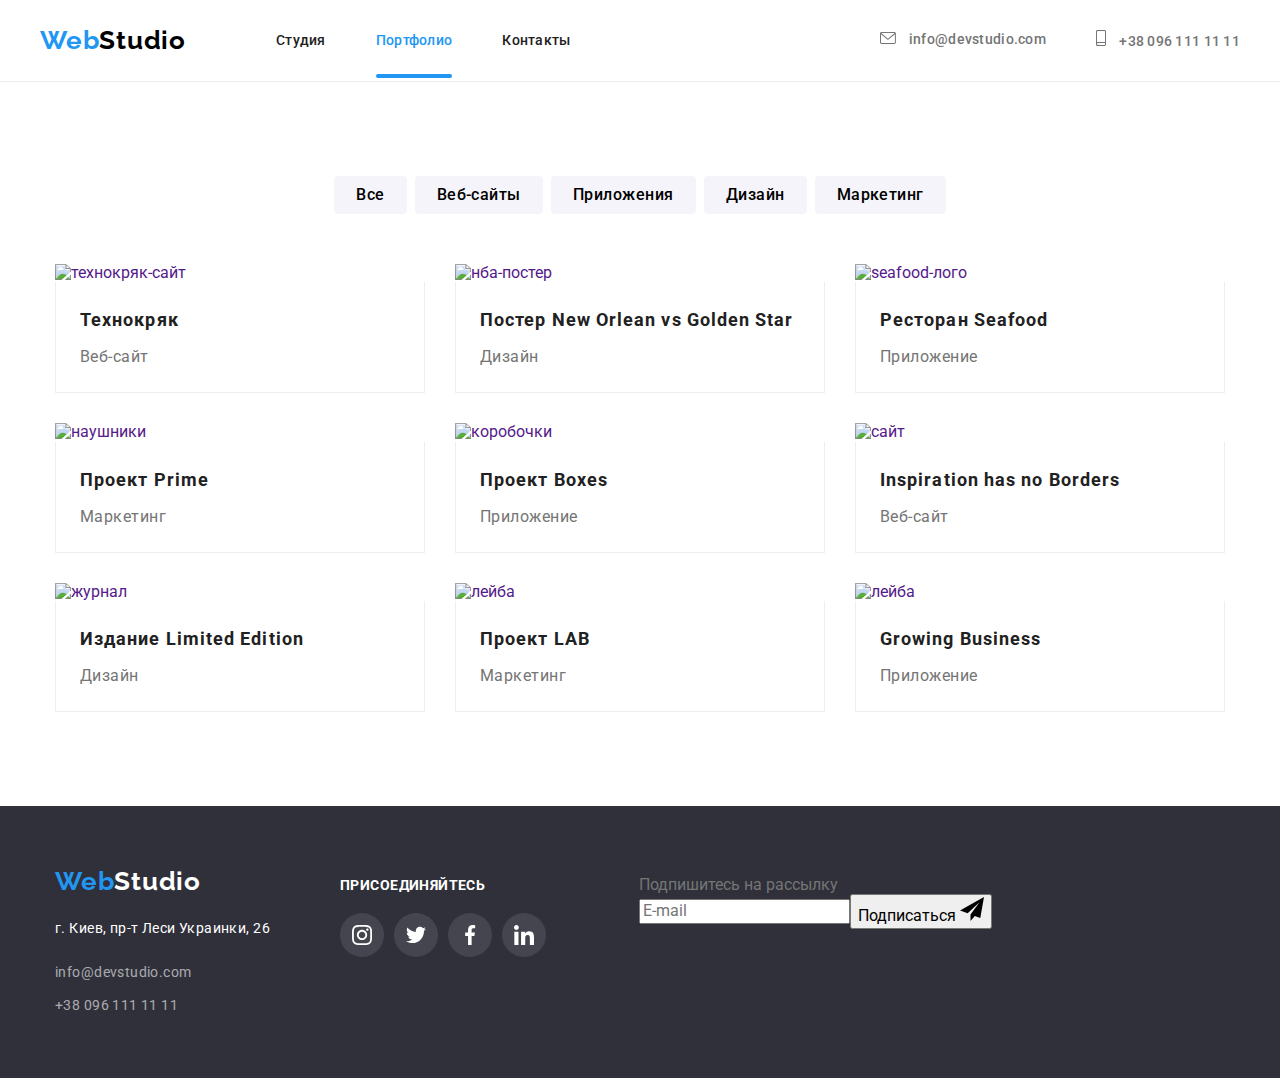
==== commit 0b2d273f: "+" ====
--- a/portfolio.html
+++ b/portfolio.html
@@ -68,16 +68,16 @@
       <!-- Портфолио -->
       <section class="section portfolio">
         <div class="container">
-          <h1 class="visually-hidden">Портфолио</h1>
+          <h1 class="--visually-hidden">Портфолио</h1>
           <!-- h1 потом спрячем -->
-          <ul class="portfolio-buttons list">
+          <ul class="portfolio-buttons">
             <li><button type="button" class="portfolio-button">Все</button></li>
             <li><button type="button" class="portfolio-button">Веб-сайты</button></li>
             <li><button type="button" class="portfolio-button">Приложения</button></li>
             <li><button type="button" class="portfolio-button">Дизайн</button></li>
             <li><button type="button" class="portfolio-button">Маркетинг</button></li>
           </ul>
-          <ul class="portfolio-examples list">
+          <ul class="portfolio-examples">
             <li class="obvodka">
               <a href="" class="portfolio-link">
                 <div class="portfolio-img-thmb">
--- a/css/styles.css
+++ b/css/styles.css
@@ -548,7 +548,7 @@
 
 /* < !--Футер--> */
 
-footer {
+.footer__section {
   background-color: var(--secondary-bg-color);
   max-width: 1920px;
   margin: 0 auto;
@@ -557,7 +557,7 @@
   padding-bottom: 60px;
 }
 
-.footer {
+.footer__wrapper {
   display: flex;
   align-items: baseline;
 }
@@ -568,42 +568,37 @@
   margin-bottom: 20px;
   margin-right: 0px;
 }
-.adress__street {
+.address__street {
   display: inline-block;
   margin-bottom: 20px;
-}
-
-address {
+  color: var(--primary-bg-color);
+}
+
+.address {
   font-style: normal;
-}
-
-address a,
-address p {
   font-size: 14px;
   line-height: 1.7;
   letter-spacing: 0.03em;
 }
-address p {
-  color: var(--primary-bg-color);
-}
-
-.adress__contact-list li:not(:last-child) {
+
+.address__contact-item:not(:last-child) {
   margin-bottom: 9px;
 }
 
-.adress__contact-list a {
+.address__link {
   display: inline-block;
   color: rgba(255, 255, 255, 0.6);
   transition: color 250ms cubic-bezier(0.4, 0, 0.2, 1);
 }
-.adress__link:hover,
-.adress__link:focus {
+.address__link:hover,
+.address__link:focus {
   color: var(--primary-accent-color);
 }
 
 .footer__social-wrapper {
   margin-left: 70px;
 }
+
 .footer__social-title {
   margin-bottom: 20px;
 
@@ -630,7 +625,7 @@
   display: flex;
   align-items: center;
 }
-.footer__form label {
+.footer__form .footer__form-label {
   display: block;
   margin-bottom: 20px;
   font-weight: 700;
@@ -641,7 +636,7 @@
 
   color: #ffffff;
 }
-.footer__form .footer__email-input {
+.footer__form-email-input {
   padding: 15px 16px;
   width: 358px;
   height: 50px;
@@ -660,7 +655,8 @@
   filter: drop-shadow(0px 4px 4px rgba(0, 0, 0, 0.15));
   border-radius: 4px;
 }
-.footer__email-button {
+
+.footer__form-email-button {
   display: flex;
   align-items: center;
 
@@ -684,150 +680,24 @@
   transition: background-color 250ms cubic-bezier(0.4, 0, 0.2, 1),
     color 250ms cubic-bezier(0.4, 0, 0.2, 1), box-shadow 250ms cubic-bezier(0.4, 0, 0.2, 1);
 }
-.footer__email-button:hover,
-.footer__email-button:focus {
+
+.footer__form-email-button:hover,
+.footer__form-email-button:focus {
   background-color: var(--primary-bg-color);
   color: var(--primary-accent-color);
   box-shadow: 0px 3px 1px rgba(0, 0, 0, 0.1), 0px 1px 2px rgba(0, 0, 0, 0.08),
     0px 2px 2px rgba(0, 0, 0, 0.12);
 }
-.footer__email-button:hover .footer__button-icon,
-.footer__email-button:focus .footer__button-icon {
+
+.footer__form-email-button:hover .footer__form-button-icon,
+.footer__form-email-button:focus .footer__form-button-icon {
   fill: var(--primary-accent-color);
 }
-.footer__button-icon {
+
+.footer__form-button-icon {
   margin-left: 10px;
   fill: var(--primary-bg-color);
   transition: fill 250ms cubic-bezier(0.4, 0, 0.2, 1);
-}
-/* ----------------------------------------------------- 2 -------------------------------------------------- */
-/* < !-- Портфолио --> */
-.obvodka .portfolio-link {
-  display: block;
-  transition: box-shadow 250ms cubic-bezier(0.4, 0, 0.2, 1);
-}
-
-.portfolio-buttons {
-  display: flex;
-  justify-content: center;
-  margin-bottom: 50px;
-}
-
-.portfolio-buttons li:not(:last-child) {
-  margin-right: 8px;
-}
-
-.portfolio-button {
-  padding: 6px 22px;
-
-  font-weight: 500;
-  font-size: 16px;
-  line-height: 1.6;
-  letter-spacing: 0.03em;
-  font-family: inherit;
-  background-color: #f5f4fa;
-  border: none;
-  border-radius: 4px;
-  cursor: pointer;
-  transition: color 250ms cubic-bezier(0.4, 0, 0.2, 1),
-    background-color 250ms cubic-bezier(0.4, 0, 0.2, 1),
-    box-shadow 250ms cubic-bezier(0.4, 0, 0.2, 1);
-}
-
-.portfolio-button:active {
-  background: var(--primary-bg-color);
-  color: var(--primary-accent-color);
-}
-
-.portfolio-examples {
-  display: flex;
-  flex-wrap: wrap;
-  flex-basis: calc(100% / 3-30px);
-  margin-top: -30px;
-  margin-left: -30px;
-}
-
-.portfolio-examples li {
-  margin-left: 30px;
-  margin-top: 30px;
-}
-
-.portfolio-thmb {
-  padding-bottom: 20px;
-  padding-top: 20px;
-  padding-left: 24px;
-  padding-right: 24px;
-  border-left: 1px solid #eeeeee;
-  border-right: 1px solid #eeeeee;
-  border-bottom: 1px solid #eeeeee;
-}
-
-.portfolio a {
-  text-decoration: none;
-}
-.portfolio-img {
-  display: block;
-}
-
-.portfolio-img-thmb {
-  position: relative;
-  overflow: hidden;
-}
-
-.portfolio-link:hover .portfolio-text,
-.portfolio-link:focus .portfolio-text {
-  transform: translateY(0%);
-}
-
-.obvodka .portfolio-link:hover,
-.obvodka .portfolio-link:focus {
-  box-shadow: 0px 1px 1px rgba(0, 0, 0, 0.12), 0px 4px 4px rgba(0, 0, 0, 0.06),
-    1px 4px 6px rgba(0, 0, 0, 0.16);
-}
-/* .portfolio-button:last-child {
-  margin-right: 8px;
-} */
-
-.portfolio-button:hover,
-.portfolio-button:focus {
-  background-color: var(--primary-accent-color);
-  color: var(--primary-bg-color);
-  box-shadow: 0px 3px 1px rgba(0, 0, 0, 0.1), 0px 1px 2px rgba(0, 0, 0, 0.08),
-    0px 2px 2px rgba(0, 0, 0, 0.12);
-}
-
-.portfolio-text {
-  position: absolute;
-  top: 0;
-  left: 0;
-  width: 100%;
-  height: 100%;
-  transform: translateY(100%);
-  padding: 63px 24px;
-  transition: transform 250ms cubic-bezier(0.4, 0, 0.2, 1);
-
-  font-size: 18px;
-  line-height: calc(28 / 18);
-  letter-spacing: 0.03em;
-  color: var(--primary-bg-color);
-  background: rgba(33, 150, 243, 0.9);
-  opacity: 1;
-}
-
-.portfolio-title {
-  font-weight: 700;
-  font-size: 18px;
-  line-height: 2;
-  letter-spacing: 0.06em;
-
-  margin-bottom: 4px;
-}
-
-.portfolio-dscr {
-  color: var(--primary-text-color);
-
-  line-height: 30px;
-  letter-spacing: 0.03em;
 }
 
 /* ----------------------------------------------------- modal-window -------------------------------------------------- */
@@ -842,7 +712,7 @@
 
   background: rgba(0, 0, 0, 0.2);
 }
-.modal-window {
+.modal__window {
   position: absolute;
   padding: 40px;
   top: 50%;
@@ -857,15 +727,15 @@
   border-radius: 4px;
 }
 
-.is-hidden {
+.bacdrop--is-hidden {
   opacity: 0;
   pointer-events: none;
 }
 
-.bacdrop.is-hidden .modal-window {
+.bacdrop.bacdrop--is-hidden .modal__window {
   transform: translate(-50%, -50%) scale(0.9);
 }
-.modal-close-btn {
+.modal__close-button {
   position: absolute;
   top: 8px;
   right: 8px;
@@ -877,38 +747,38 @@
   border: 1px solid rgba(0, 0, 0, 0.1);
   transition: fill 250ms cubic-bezier(0.4, 0, 0.2, 1);
 }
-.modal-close-btn:hover,
-.modal-close-btn:focus {
+.modal__close-button:hover,
+.modal__close-button:focus {
   fill: var(--primary-accent-color);
 }
-.form-title {
+.modal__title {
   margin-bottom: 12px;
   font-size: 20px;
   line-height: calc(23 / 20);
   text-align: center;
   letter-spacing: 0.03em;
 }
-.form {
+.modal__form {
   display: flex;
   flex-direction: column;
 }
-.form-field {
+.modal__form-field {
   display: flex;
   flex-direction: column;
   margin-bottom: 10px;
 }
 
-.form-field-thmb {
+.modal__wrapper {
   position: relative;
 }
-.form-field-icon {
+.modal__input-icon {
   position: absolute;
   top: 50%;
   left: 0;
   transform: translate(80%, -50%);
   transition: fill 250ms cubic-bezier(0.4, 0, 0.2, 1);
 }
-.form-field label {
+.modal__input-label {
   margin-bottom: 4px;
   font-size: 12px;
   line-height: calc(14 / 12);
@@ -916,7 +786,7 @@
 
   color: #757575;
 }
-.form-field-input {
+.modal__input {
   padding-left: 42px;
   padding-bottom: 12px;
   padding-top: 12px;
@@ -927,30 +797,30 @@
   transition: border-color 250ms cubic-bezier(0.4, 0, 0.2, 1);
   border-radius: 4px;
 }
-.form-field:hover,
-.form-field:hover input,
-.form-field-textarea:hover .textarea-input {
+.modal__form-field:hover,
+.modal__form-field:hover input,
+.modal__textarea-field:hover .modal__textarea {
   border-color: var(--primary-accent-color);
   fill: var(--primary-accent-color);
 }
 
-.form-field input:focus + .form-field-icon {
+.modal__input:focus + .modal__input-icon {
   fill: var(--primary-accent-color);
 }
 
 /* чтобы иконка оставалась синей когда напечатали текст */
-/* .form-field > input:not(:placeholder-shown) + .form-field-icon {
+/* .modal__form-field > input:not(:placeholder-shown) + .modal__input-icon {
   fill: #2196f3;
 } */
 
-.form-field-textarea {
+.modal__textarea-field {
   display: flex;
   flex-direction: column;
   margin-bottom: 10px;
   margin-bottom: 20px;
 }
 
-.form-field-textarea .textarea-input {
+.modal__textarea {
   padding: 12px 16px;
   width: 448px;
   height: 120px;
@@ -960,7 +830,7 @@
   border-radius: 4px;
   transition: border-color 250ms cubic-bezier(0.4, 0, 0.2, 1);
 }
-.form-field-textarea .textarea-label {
+.modal__textarea-label {
   margin-bottom: 4px;
   font-size: 12px;
   line-height: calc(14 / 12);
@@ -968,7 +838,7 @@
 
   color: #757575;
 }
-.form-field-textarea placeholder {
+.modal__textarea-field placeholder {
   font-family: 'Roboto', sans-serif;
   font-style: normal;
   font-weight: 400;
@@ -978,7 +848,7 @@
 
   color: rgba(117, 117, 117, 0.5);
 }
-.checkbox {
+.modal__checkbox-field {
   align-items: center;
   margin-bottom: 30px;
   font-size: 14px;
@@ -986,18 +856,18 @@
   letter-spacing: 0.03em;
   color: #757575;
 }
-.checkbox a {
+.modal__checkbox-link {
   color: var(--primary-accent-color);
 }
-.checkbox input:focus + .checkbox-span,
-.checkbox input:hover + .checkbox-span {
+.modal__checkbox-label:focus .modal__checkbox-square,
+.modal__checkbox-label:hover .modal__checkbox-square {
   border-color: var(--primary-accent-color);
 }
-.checkbox .checkbox-label {
-  display: flex;
-  align-items: center;
-}
-.checkbox input {
+.modal__checkbox-label {
+  display: flex;
+  align-items: center;
+}
+.modal__checkbox-input {
   position: absolute;
   white-space: nowrap;
   width: 1px;
@@ -1014,7 +884,7 @@
       -moz-appearance: none;
            appearance: none; */
 }
-.checkbox input:checked + .checkbox-span {
+.modal__checkbox-field input:checked + .modal__checkbox-square {
   background-image: url(../images/check.svg);
   width: 16px;
   height: 15px;
@@ -1023,7 +893,7 @@
   border-color: #2196f3;
   background-origin: border-box;
 }
-.checkbox-span {
+.modal__checkbox-square {
   display: block;
   margin-right: 8px;
   width: 16px;
@@ -1031,7 +901,7 @@
   border: 1px solid #212121;
   transition: border-color 250ms cubic-bezier(0.4, 0, 0.2, 1);
 }
-.form-btn {
+.modal__button {
   display: block;
   margin-left: auto;
   margin-right: auto;
@@ -1049,8 +919,8 @@
   color: var(--primary-bg-color);
   transition: box-shadow 250ms cubic-bezier(0.4, 0, 0.2, 1);
 }
-.form-btn:hover,
-.form-btn:focus {
+.modal__button:hover,
+.modal__button:focus {
   box-shadow: 0px 4px 4px rgba(0, 0, 0, 0.15);
 }
 
@@ -1066,3 +936,132 @@
 /* 
   Защита от работяг
   user-select: none; */
+/* ----------------------------------------------------- 2 -------------------------------------------------- */
+/* < !-- Портфолио --> */
+.obvodka .portfolio-link {
+  display: block;
+  transition: box-shadow 250ms cubic-bezier(0.4, 0, 0.2, 1);
+}
+
+.portfolio-buttons {
+  display: flex;
+  justify-content: center;
+  margin-bottom: 50px;
+}
+
+.portfolio-buttons li:not(:last-child) {
+  margin-right: 8px;
+}
+
+.portfolio-button {
+  padding: 6px 22px;
+
+  font-weight: 500;
+  font-size: 16px;
+  line-height: 1.6;
+  letter-spacing: 0.03em;
+  font-family: inherit;
+  background-color: #f5f4fa;
+  border: none;
+  border-radius: 4px;
+  cursor: pointer;
+  transition: color 250ms cubic-bezier(0.4, 0, 0.2, 1),
+    background-color 250ms cubic-bezier(0.4, 0, 0.2, 1),
+    box-shadow 250ms cubic-bezier(0.4, 0, 0.2, 1);
+}
+
+.portfolio-button:active {
+  background: var(--primary-bg-color);
+  color: var(--primary-accent-color);
+}
+
+.portfolio-examples {
+  display: flex;
+  flex-wrap: wrap;
+  flex-basis: calc(100% / 3-30px);
+  margin-top: -30px;
+  margin-left: -30px;
+}
+
+.portfolio-examples li {
+  margin-left: 30px;
+  margin-top: 30px;
+}
+
+.portfolio-thmb {
+  padding-bottom: 20px;
+  padding-top: 20px;
+  padding-left: 24px;
+  padding-right: 24px;
+  border-left: 1px solid #eeeeee;
+  border-right: 1px solid #eeeeee;
+  border-bottom: 1px solid #eeeeee;
+}
+
+.portfolio a {
+  text-decoration: none;
+}
+.portfolio-img {
+  display: block;
+}
+
+.portfolio-img-thmb {
+  position: relative;
+  overflow: hidden;
+}
+
+.portfolio-link:hover .portfolio-text,
+.portfolio-link:focus .portfolio-text {
+  transform: translateY(0%);
+}
+
+.obvodka .portfolio-link:hover,
+.obvodka .portfolio-link:focus {
+  box-shadow: 0px 1px 1px rgba(0, 0, 0, 0.12), 0px 4px 4px rgba(0, 0, 0, 0.06),
+    1px 4px 6px rgba(0, 0, 0, 0.16);
+}
+/* .portfolio-button:last-child {
+  margin-right: 8px;
+} */
+
+.portfolio-button:hover,
+.portfolio-button:focus {
+  background-color: var(--primary-accent-color);
+  color: var(--primary-bg-color);
+  box-shadow: 0px 3px 1px rgba(0, 0, 0, 0.1), 0px 1px 2px rgba(0, 0, 0, 0.08),
+    0px 2px 2px rgba(0, 0, 0, 0.12);
+}
+
+.portfolio-text {
+  position: absolute;
+  top: 0;
+  left: 0;
+  width: 100%;
+  height: 100%;
+  transform: translateY(100%);
+  padding: 63px 24px;
+  transition: transform 250ms cubic-bezier(0.4, 0, 0.2, 1);
+
+  font-size: 18px;
+  line-height: calc(28 / 18);
+  letter-spacing: 0.03em;
+  color: var(--primary-bg-color);
+  background: rgba(33, 150, 243, 0.9);
+  opacity: 1;
+}
+
+.portfolio-title {
+  font-weight: 700;
+  font-size: 18px;
+  line-height: 2;
+  letter-spacing: 0.06em;
+
+  margin-bottom: 4px;
+}
+
+.portfolio-dscr {
+  color: var(--primary-text-color);
+
+  line-height: 30px;
+  letter-spacing: 0.03em;
+}
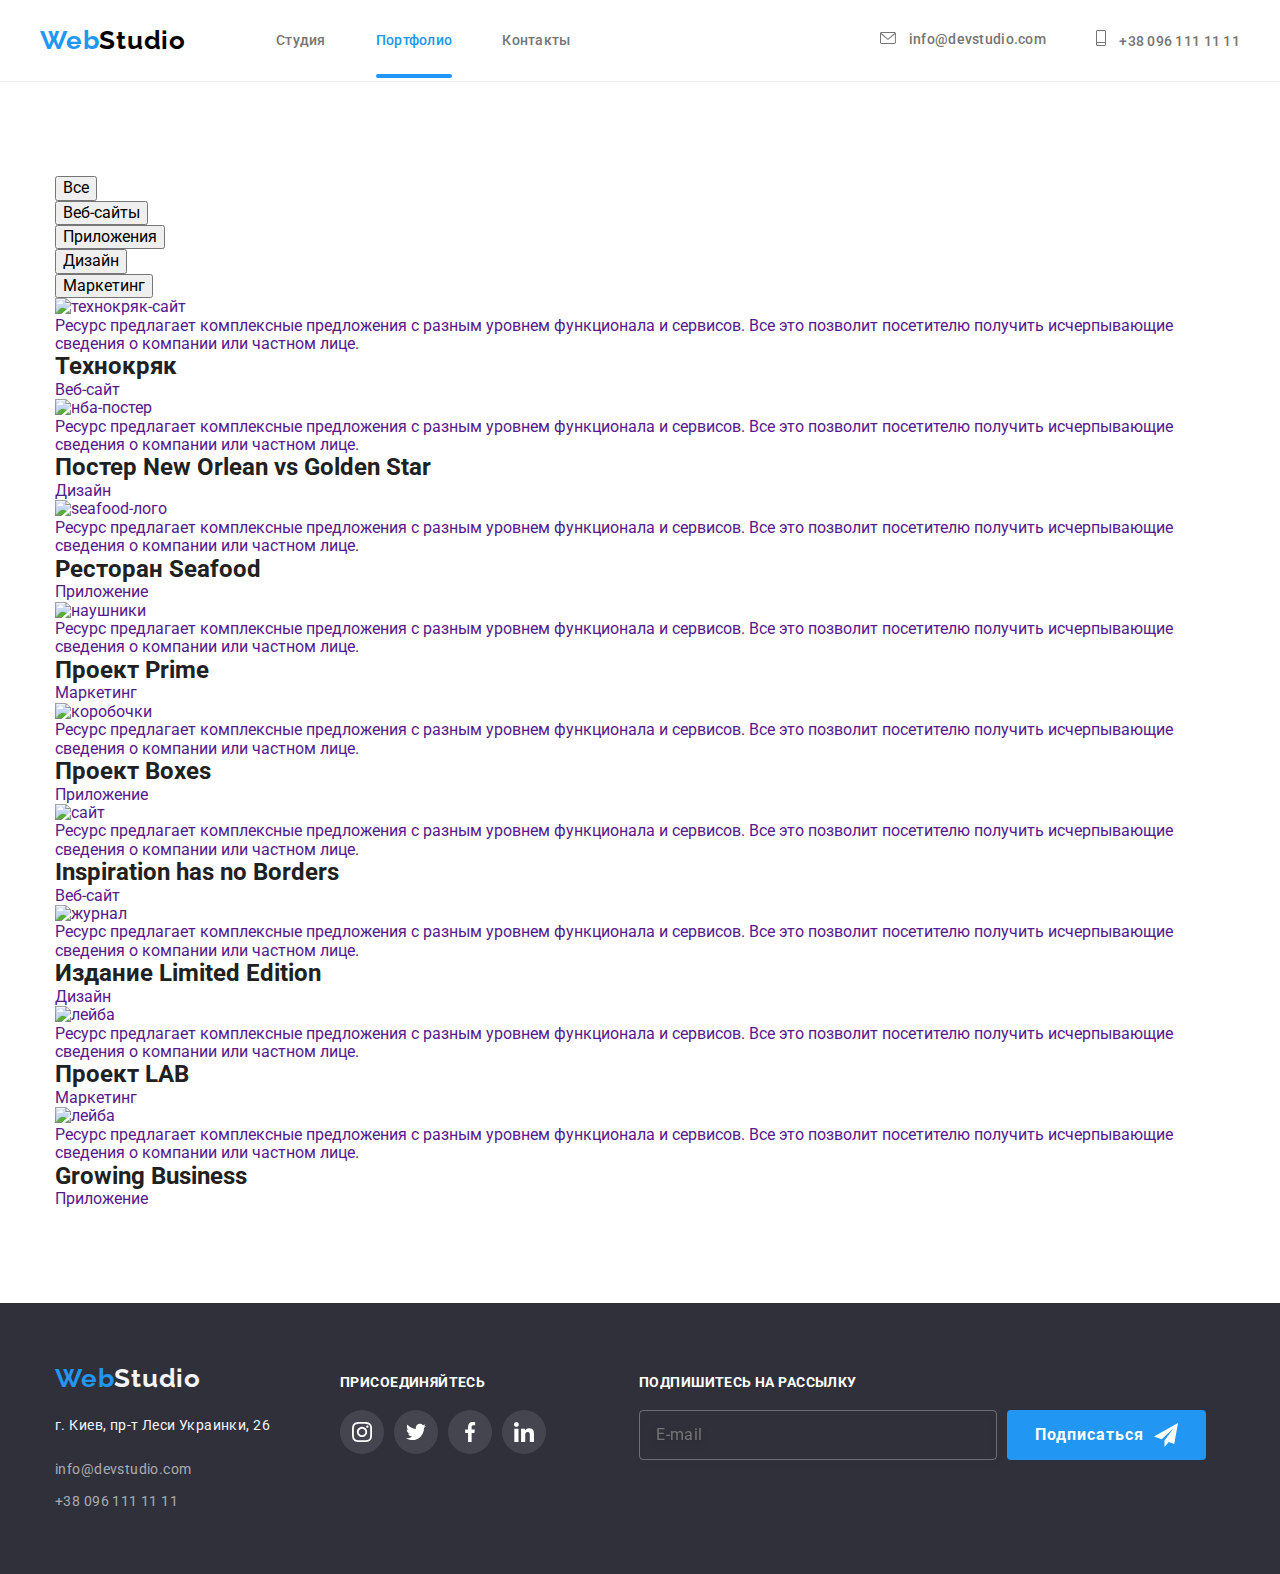
==== commit 1e9a9f1c: "+" ====
--- a/portfolio.html
+++ b/portfolio.html
@@ -7,15 +7,11 @@
     <title>Студия</title>
     <link rel="preconnect" href="https://fonts.googleapis.com" />
     <link rel="preconnect" href="https://fonts.gstatic.com" crossorigin />
-    <link
+  <link
       href="https://fonts.googleapis.com/css2?family=Raleway:wght@700&family=Roboto:wght@400;500;700;900&display=swap"
       rel="stylesheet"
     />
-    <link
-      rel="stylesheet"
-      href="https://cdnjs.cloudflare.com/ajax/libs/modern-normalize/1.1.0/modern-normalize.min.css"
-    />
-    <link rel="stylesheet" href="./css/styles.css" />
+    <link rel="stylesheet" href="./css/main.css" />
   </head>
   <body>
     <!-- Шапка сайта -->
@@ -70,189 +66,189 @@
         <div class="container">
           <h1 class="--visually-hidden">Портфолио</h1>
           <!-- h1 потом спрячем -->
-          <ul class="portfolio-buttons">
-            <li><button type="button" class="portfolio-button">Все</button></li>
-            <li><button type="button" class="portfolio-button">Веб-сайты</button></li>
-            <li><button type="button" class="portfolio-button">Приложения</button></li>
-            <li><button type="button" class="portfolio-button">Дизайн</button></li>
-            <li><button type="button" class="portfolio-button">Маркетинг</button></li>
+          <ul class="buttons-set">
+            <li class="buttons-set__item"><button class="buttons-set__button" type="button">Все</button></li>
+            <li class="buttons-set__item"><button class="buttons-set__button" type="button">Веб-сайты</button></li>
+            <li class="buttons-set__item"><button class="buttons-set__button" type="button">Приложения</button></li>
+            <li class="buttons-set__item"><button class="buttons-set__button" type="button">Дизайн</button></li>
+            <li class="buttons-set__item"><button class="buttons-set__button" type="button">Маркетинг</button></li>
           </ul>
-          <ul class="portfolio-examples">
-            <li class="obvodka">
-              <a href="" class="portfolio-link">
-                <div class="portfolio-img-thmb">
-                  <img
-                    class="portfolio-img"
+          <ul class="card-set">
+            <li class="card-set__item">
+              <a href="" class="card-set__link">
+                <div class="card-set__img-wrapper">
+                  <img
+                    class="card-set__img"
                     src="./images/technocrack.jpg"
                     alt="технокряк-сайт"
                     width="370"
                   />
                   <div class="overflow">
-                    <p class="portfolio-text">
+                    <p class="card-set__img-text">
                       Ресурс предлагает комплексные предложения с разным уровнем функционала и
                       сервисов. Все это позволит посетителю получить исчерпывающие сведения о
                       компании или частном лице.
                     </p>
                   </div>
                 </div>
-                <div class="portfolio-thmb">
-                  <h2 class="portfolio-title">Технокряк</h2>
-                  <p class="portfolio-dscr">Веб-сайт</p>
-                </div>
-              </a>
-            </li>
-            <li class="obvodka">
-              <a href="" class="portfolio-link">
-                <div class="portfolio-img-thmb">
-                  <img
-                    class="portfolio-img"
+                <div class="card-set__dscr-wrapper">
+                  <h2 class="card-set__title">Технокряк</h2>
+                  <p class="card-set__text">Веб-сайт</p>
+                </div>
+              </a>
+            </li>
+            <li class="card-set__item">
+              <a href="" class="card-set__link">
+                <div class="card-set__img-wrapper">
+                  <img
+                    class="card-set__img"
                     src="./images/new-orlean-vs.jpg"
                     alt="нба-постер"
                     width="370"
                   />
-                  <p class="portfolio-text">
-                    Ресурс предлагает комплексные предложения с разным уровнем функционала и
-                    сервисов. Все это позволит посетителю получить исчерпывающие сведения о компании
-                    или частном лице.
-                  </p>
-                </div>
-                <div class="portfolio-thmb">
-                  <h2 class="portfolio-title">
+                  <p class="card-set__img-text">
+                    Ресурс предлагает комплексные предложения с разным уровнем функционала и
+                    сервисов. Все это позволит посетителю получить исчерпывающие сведения о компании
+                    или частном лице.
+                  </p>
+                </div>
+                <div class="card-set__dscr-wrapper">
+                  <h2 class="card-set__title">
                     Постер <span lang="en">New Orlean vs Golden Star</span>
                   </h2>
-                  <p class="portfolio-dscr">Дизайн</p>
-                </div>
-              </a>
-            </li>
-            <li class="obvodka">
-              <a href="" class="portfolio-link">
-                <div class="portfolio-img-thmb">
-                  <img
-                    class="portfolio-img"
+                  <p class="card-set__text">Дизайн</p>
+                </div>
+              </a>
+            </li>
+            <li class="card-set__item">
+              <a href="" class="card-set__link">
+                <div class="card-set__img-wrapper">
+                  <img
+                    class="card-set__img"
                     src="./images/seafood.jpg"
                     alt="seafood-лого"
                     width="370"
                   />
-                  <p class="portfolio-text">
-                    Ресурс предлагает комплексные предложения с разным уровнем функционала и
-                    сервисов. Все это позволит посетителю получить исчерпывающие сведения о компании
-                    или частном лице.
-                  </p>
-                </div>
-                <div class="portfolio-thmb">
-                  <h2 class="portfolio-title">Ресторан <span lang="en">Seafood</span></h2>
-                  <p class="portfolio-dscr">Приложение</p>
-                </div>
-              </a>
-            </li>
-            <li class="obvodka">
-              <a href="" class="portfolio-link">
-                <div class="portfolio-img-thmb">
-                  <img class="portfolio-img" src="./images/prime.jpg" alt="наушники" width="370" />
-                  <p class="portfolio-text">
-                    Ресурс предлагает комплексные предложения с разным уровнем функционала и
-                    сервисов. Все это позволит посетителю получить исчерпывающие сведения о компании
-                    или частном лице.
-                  </p>
-                </div>
-                <div class="portfolio-thmb">
-                  <h2 class="portfolio-title">Проект <span lang="en">Prime</span></h2>
-                  <p class="portfolio-dscr">Маркетинг</p>
-                </div>
-              </a>
-            </li>
-            <li class="obvodka">
-              <a href="" class="portfolio-link">
-                <div class="portfolio-img-thmb">
-                  <img class="portfolio-img" src="./images/boxes.jpg" alt="коробочки" width="370" />
-                  <p class="portfolio-text">
-                    Ресурс предлагает комплексные предложения с разным уровнем функционала и
-                    сервисов. Все это позволит посетителю получить исчерпывающие сведения о компании
-                    или частном лице.
-                  </p>
-                </div>
-                <div class="portfolio-thmb">
-                  <h2 class="portfolio-title">Проект <span lang="en">Boxes</span></h2>
-                  <p class="portfolio-dscr">Приложение</p>
-                </div>
-              </a>
-            </li>
-            <li class="obvodka">
-              <a href="" class="portfolio-link">
-                <div class="portfolio-img-thmb">
-                  <img
-                    class="portfolio-img"
+                  <p class="card-set__img-text">
+                    Ресурс предлагает комплексные предложения с разным уровнем функционала и
+                    сервисов. Все это позволит посетителю получить исчерпывающие сведения о компании
+                    или частном лице.
+                  </p>
+                </div>
+                <div class="card-set__dscr-wrapper">
+                  <h2 class="card-set__title">Ресторан <span lang="en">Seafood</span></h2>
+                  <p class="card-set__text">Приложение</p>
+                </div>
+              </a>
+            </li>
+            <li class="card-set__item">
+              <a href="" class="card-set__link">
+                <div class="card-set__img-wrapper">
+                  <img class="card-set__img" src="./images/prime.jpg" alt="наушники" width="370" />
+                  <p class="card-set__img-text">
+                    Ресурс предлагает комплексные предложения с разным уровнем функционала и
+                    сервисов. Все это позволит посетителю получить исчерпывающие сведения о компании
+                    или частном лице.
+                  </p>
+                </div>
+                <div class="card-set__dscr-wrapper">
+                  <h2 class="card-set__title">Проект <span lang="en">Prime</span></h2>
+                  <p class="card-set__text">Маркетинг</p>
+                </div>
+              </a>
+            </li>
+            <li class="card-set__item">
+              <a href="" class="card-set__link">
+                <div class="card-set__img-wrapper">
+                  <img class="card-set__img" src="./images/boxes.jpg" alt="коробочки" width="370" />
+                  <p class="card-set__img-text">
+                    Ресурс предлагает комплексные предложения с разным уровнем функционала и
+                    сервисов. Все это позволит посетителю получить исчерпывающие сведения о компании
+                    или частном лице.
+                  </p>
+                </div>
+                <div class="card-set__dscr-wrapper">
+                  <h2 class="card-set__title">Проект <span lang="en">Boxes</span></h2>
+                  <p class="card-set__text">Приложение</p>
+                </div>
+              </a>
+            </li>
+            <li class="card-set__item">
+              <a href="" class="card-set__link">
+                <div class="card-set__img-wrapper">
+                  <img
+                    class="card-set__img"
                     src="./images/inspiration-has-no-borders.jpg"
                     alt="сайт"
                     width="370"
                   />
-                  <p class="portfolio-text">
-                    Ресурс предлагает комплексные предложения с разным уровнем функционала и
-                    сервисов. Все это позволит посетителю получить исчерпывающие сведения о компании
-                    или частном лице.
-                  </p>
-                </div>
-                <div class="portfolio-thmb">
-                  <h2 class="portfolio-title" lang="en">Inspiration has no Borders</h2>
-                  <p class="portfolio-dscr">Веб-сайт</p>
-                </div>
-              </a>
-            </li>
-            <li class="obvodka">
-              <a href="" class="portfolio-link">
-                <div class="portfolio-img-thmb">
-                  <img
-                    class="portfolio-img"
+                  <p class="card-set__img-text">
+                    Ресурс предлагает комплексные предложения с разным уровнем функционала и
+                    сервисов. Все это позволит посетителю получить исчерпывающие сведения о компании
+                    или частном лице.
+                  </p>
+                </div>
+                <div class="card-set__dscr-wrapper">
+                  <h2 class="card-set__title" lang="en">Inspiration has no Borders</h2>
+                  <p class="card-set__text">Веб-сайт</p>
+                </div>
+              </a>
+            </li>
+            <li class="card-set__item">
+              <a href="" class="card-set__link">
+                <div class="card-set__img-wrapper">
+                  <img
+                    class="card-set__img"
                     src="./images/limited-edition.jpg"
                     alt="журнал"
                     width="370"
                   />
-                  <p class="portfolio-text">
-                    Ресурс предлагает комплексные предложения с разным уровнем функционала и
-                    сервисов. Все это позволит посетителю получить исчерпывающие сведения о компании
-                    или частном лице.
-                  </p>
-                </div>
-                <div class="portfolio-thmb">
-                  <h2 class="portfolio-title">Издание <span lang="en">Limited Edition</span></h2>
-                  <p class="portfolio-dscr">Дизайн</p>
-                </div>
-              </a>
-            </li>
-            <li class="obvodka">
-              <a href="" class="portfolio-link">
-                <div class="portfolio-img-thmb">
-                  <img class="portfolio-img" src="./images/lab.jpg" alt="лейба" width="370" />
-                  <p class="portfolio-text">
-                    Ресурс предлагает комплексные предложения с разным уровнем функционала и
-                    сервисов. Все это позволит посетителю получить исчерпывающие сведения о компании
-                    или частном лице.
-                  </p>
-                </div>
-                <div class="portfolio-thmb">
-                  <h2 class="portfolio-title">Проект <span lang="en">LAB</span></h2>
-                  <p class="portfolio-dscr">Маркетинг</p>
-                </div>
-              </a>
-            </li>
-            <li class="obvodka">
-              <a href="" class="portfolio-link">
-                <div class="portfolio-img-thmb">
-                  <img
-                    class="portfolio-img"
+                  <p class="card-set__img-text">
+                    Ресурс предлагает комплексные предложения с разным уровнем функционала и
+                    сервисов. Все это позволит посетителю получить исчерпывающие сведения о компании
+                    или частном лице.
+                  </p>
+                </div>
+                <div class="card-set__dscr-wrapper">
+                  <h2 class="card-set__title">Издание <span lang="en">Limited Edition</span></h2>
+                  <p class="card-set__text">Дизайн</p>
+                </div>
+              </a>
+            </li>
+            <li class="card-set__item">
+              <a href="" class="card-set__link">
+                <div class="card-set__img-wrapper">
+                  <img class="card-set__img" src="./images/lab.jpg" alt="лейба" width="370" />
+                  <p class="card-set__img-text">
+                    Ресурс предлагает комплексные предложения с разным уровнем функционала и
+                    сервисов. Все это позволит посетителю получить исчерпывающие сведения о компании
+                    или частном лице.
+                  </p>
+                </div>
+                <div class="card-set__dscr-wrapper">
+                  <h2 class="card-set__title">Проект <span lang="en">LAB</span></h2>
+                  <p class="card-set__text">Маркетинг</p>
+                </div>
+              </a>
+            </li>
+            <li class="card-set__item">
+              <a href="" class="card-set__link">
+                <div class="card-set__img-wrapper">
+                  <img
+                    class="card-set__img"
                     src="./images/growing-business.jpg"
                     alt="лейба"
                     width="370"
                   />
-                  <p class="portfolio-text">
-                    Ресурс предлагает комплексные предложения с разным уровнем функционала и
-                    сервисов. Все это позволит посетителю получить исчерпывающие сведения о компании
-                    или частном лице.
-                  </p>
-                </div>
-                <div class="portfolio-thmb">
-                  <h2 class="portfolio-title" lang="en">Growing Business</h2>
-                  <p class="portfolio-dscr">Приложение</p>
+                  <p class="card-set__img-text">
+                    Ресурс предлагает комплексные предложения с разным уровнем функционала и
+                    сервисов. Все это позволит посетителю получить исчерпывающие сведения о компании
+                    или частном лице.
+                  </p>
+                </div>
+                <div class="card-set__dscr-wrapper">
+                  <h2 class="card-set__title" lang="en">Growing Business</h2>
+                  <p class="card-set__text">Приложение</p>
                 </div>
               </a>
             </li>
@@ -261,7 +257,7 @@
       </section>
     </main>
     <!--Футер-->
-    <footer class="footer__section">
+    <footer class="footer">
       <div class="footer__wrapper container">
         <div class="footer__contacts-wrapper">
           <a href="./index.html" class="logo logo--footer-modificator"
@@ -280,11 +276,11 @@
           </address>
         </div>
         <div class="footer__social-wrapper">
-          <p class="footer__social-title footer-social-title">присоединяйтесь</p>
-          <ul class="social__list">
+          <p class="footer__social-title">присоединяйтесь</p>
+          <ul class="social">
             <li class="social__item">
               <a
-                class="social__link social__link--footer-modificator"
+                class="social__link footer--social-modificator"
                 href="https://www.instagram.com/"
                 target="_blank"
                 rel="noopener noreferrer nofollow"
@@ -296,7 +292,7 @@
             </li>
             <li class="social__item">
               <a
-                class="social__link social__link--footer-modificator"
+                class="social__link footer--social-modificator"
                 href="https://twitter.com/?lang=ru"
                 target="_blank"
                 rel="noopener noreferrer nofollow"
@@ -308,7 +304,7 @@
             </li>
             <li class="social__item">
               <a
-                class="social__link social__link--footer-modificator"
+                class="social__link footer--social-modificator"
                 href="https://www.facebook.com//"
                 target="_blank"
                 rel="noopener noreferrer nofollow"
@@ -320,7 +316,7 @@
             </li>
             <li class="social__item">
               <a
-                class="social__link social__link--footer-modificator"
+                class="social__link footer--social-modificator"
                 href="https://www.linkedin.com/"
                 target="_blank"
                 rel="noopener noreferrer nofollow"
@@ -332,20 +328,20 @@
             </li>
           </ul>
         </div>
-        <div class="footer__subscribe-wrapper">
-          <form class="footer__form">
-            <label for="email">Подпишитесь на рассылку</label>
-            <div class="footer__form-wrapper">
+        <div class="subscribe">
+          <form class="subscribe__form">
+            <label class="subscribe__form-label" for="email">Подпишитесь на рассылку</label>
+            <div class="subscribe__form-wrapper">
               <input
-                class="footer__email-input"
+                class="subscribe__form-email-input"
                 type="email"
                 name="email"
                 id="email"
                 placeholder="E-mail"
               />
-              <button class="footer__email-button" type="submit">
+              <button class="subscribe__form-email-button" type="submit">
                 Подписаться
-                <svg class="footer__button-icon" width="24px" height="24px">
+                <svg class="subscribe__form-button-icon" width="24px" height="24px">
                   <use href="./images/symbol-defs.svg#icon-telegram"></use>
                 </svg>
               </button>
--- a/css/main.css
+++ b/css/main.css
@@ -0,0 +1,1323 @@
+@charset "UTF-8";
+/*! modern-normalize v1.1.0 | MIT License | https://github.com/sindresorhus/modern-normalize */
+/*
+Document
+========
+*/
+/**
+Use a better box model (opinionated).
+*/
+*,
+::before,
+::after {
+  -webkit-box-sizing: border-box;
+          box-sizing: border-box;
+}
+
+/**
+1. Correct the line height in all browsers.
+2. Prevent adjustments of font size after orientation changes in iOS.
+3. Use a more readable tab size (opinionated).
+*/
+html {
+  line-height: 1.15;
+  /* 1 */
+  -webkit-text-size-adjust: 100%;
+  /* 2 */
+  -moz-tab-size: 4;
+  /* 3 */
+  -o-tab-size: 4;
+     tab-size: 4;
+  /* 3 */
+}
+
+/*
+Sections
+========
+*/
+/**
+1. Remove the margin in all browsers.
+2. Improve consistency of default fonts in all browsers. (https://github.com/sindresorhus/modern-normalize/issues/3)
+*/
+body {
+  margin: 0;
+  /* 1 */
+  font-family: system-ui, -apple-system, "Segoe UI", Roboto, Helvetica, Arial, sans-serif, "Apple Color Emoji", "Segoe UI Emoji";
+  /* 2 */
+}
+
+/*
+Grouping content
+================
+*/
+/**
+1. Add the correct height in Firefox.
+2. Correct the inheritance of border color in Firefox. (https://bugzilla.mozilla.org/show_bug.cgi?id=190655)
+*/
+hr {
+  height: 0;
+  /* 1 */
+  color: inherit;
+  /* 2 */
+}
+
+/*
+Text-level semantics
+====================
+*/
+/**
+Add the correct text decoration in Chrome, Edge, and Safari.
+*/
+abbr[title] {
+  -webkit-text-decoration: underline dotted;
+          text-decoration: underline dotted;
+}
+
+/**
+Add the correct font weight in Edge and Safari.
+*/
+b,
+strong {
+  font-weight: bolder;
+}
+
+/**
+1. Improve consistency of default fonts in all browsers. (https://github.com/sindresorhus/modern-normalize/issues/3)
+2. Correct the odd 'em' font sizing in all browsers.
+*/
+code,
+kbd,
+samp,
+pre {
+  font-family: ui-monospace, SFMono-Regular, Consolas, 'Liberation Mono', Menlo, monospace;
+  /* 1 */
+  font-size: 1em;
+  /* 2 */
+}
+
+/**
+Add the correct font size in all browsers.
+*/
+small {
+  font-size: 80%;
+}
+
+/**
+Prevent 'sub' and 'sup' elements from affecting the line height in all browsers.
+*/
+sub,
+sup {
+  font-size: 75%;
+  line-height: 0;
+  position: relative;
+  vertical-align: baseline;
+}
+
+sub {
+  bottom: -0.25em;
+}
+
+sup {
+  top: -0.5em;
+}
+
+/*
+Tabular data
+============
+*/
+/**
+1. Remove text indentation from table contents in Chrome and Safari. (https://bugs.chromium.org/p/chromium/issues/detail?id=999088, https://bugs.webkit.org/show_bug.cgi?id=201297)
+2. Correct table border color inheritance in all Chrome and Safari. (https://bugs.chromium.org/p/chromium/issues/detail?id=935729, https://bugs.webkit.org/show_bug.cgi?id=195016)
+*/
+table {
+  text-indent: 0;
+  /* 1 */
+  border-color: inherit;
+  /* 2 */
+}
+
+/*
+Forms
+=====
+*/
+/**
+1. Change the font styles in all browsers.
+2. Remove the margin in Firefox and Safari.
+*/
+button,
+input,
+optgroup,
+select,
+textarea {
+  font-family: inherit;
+  /* 1 */
+  font-size: 100%;
+  /* 1 */
+  line-height: 1.15;
+  /* 1 */
+  margin: 0;
+  /* 2 */
+}
+
+/**
+Remove the inheritance of text transform in Edge and Firefox.
+*/
+button,
+select {
+  text-transform: none;
+}
+
+/**
+Correct the inability to style clickable types in iOS and Safari.
+*/
+button,
+[type='button'],
+[type='reset'],
+[type='submit'] {
+  -webkit-appearance: button;
+}
+
+/**
+Remove the inner border and padding in Firefox.
+*/
+::-moz-focus-inner {
+  border-style: none;
+  padding: 0;
+}
+
+/**
+Restore the focus styles unset by the previous rule.
+*/
+:-moz-focusring {
+  outline: 1px dotted ButtonText;
+}
+
+/**
+Remove the additional ':invalid' styles in Firefox.
+See: https://github.com/mozilla/gecko-dev/blob/2f9eacd9d3d995c937b4251a5557d95d494c9be1/layout/style/res/forms.css#L728-L737
+*/
+:-moz-ui-invalid {
+  box-shadow: none;
+}
+
+/**
+Remove the padding so developers are not caught out when they zero out 'fieldset' elements in all browsers.
+*/
+legend {
+  padding: 0;
+}
+
+/**
+Add the correct vertical alignment in Chrome and Firefox.
+*/
+progress {
+  vertical-align: baseline;
+}
+
+/**
+Correct the cursor style of increment and decrement buttons in Safari.
+*/
+::-webkit-inner-spin-button,
+::-webkit-outer-spin-button {
+  height: auto;
+}
+
+/**
+1. Correct the odd appearance in Chrome and Safari.
+2. Correct the outline style in Safari.
+*/
+[type='search'] {
+  -webkit-appearance: textfield;
+  /* 1 */
+  outline-offset: -2px;
+  /* 2 */
+}
+
+/**
+Remove the inner padding in Chrome and Safari on macOS.
+*/
+::-webkit-search-decoration {
+  -webkit-appearance: none;
+}
+
+/**
+1. Correct the inability to style clickable types in iOS and Safari.
+2. Change font properties to 'inherit' in Safari.
+*/
+::-webkit-file-upload-button {
+  -webkit-appearance: button;
+  /* 1 */
+  font: inherit;
+  /* 2 */
+}
+
+/*
+Interactive
+===========
+*/
+/*
+Add the correct display in Chrome and Safari.
+*/
+summary {
+  display: list-item;
+}
+
+:root {
+  --primary-text-color: #757575;
+  --primary-title-color: #212121;
+  --primary-accent-color: #2196f3;
+  --primary-bg-color: #ffffff;
+  --secondary-bg-color: #2f303a;
+}
+
+h1,
+h2,
+h3,
+h4 {
+  color: #212121;
+}
+
+h1,
+h2,
+h3,
+h4,
+p,
+ul {
+  margin-top: 0;
+  margin-bottom: 0;
+}
+
+a {
+  text-decoration: none;
+}
+
+ul {
+  list-style: none;
+  padding-left: 0;
+}
+
+body {
+  background-color: #ffffff;
+  color: #757575;
+  font-family: 'Roboto', sans-serif;
+}
+
+.container {
+  width: 1200px;
+  padding-left: 15px;
+  padding-right: 15px;
+  margin-left: auto;
+  margin-right: auto;
+}
+
+/* !!!!!!!!!!!!!!! Задал внутрении отступы (падинги) в секциях + рамку для проверки внешних отступов (маргинов) !!!!!!!!!!!!!!*/
+.section {
+  padding-top: 94px;
+  padding-bottom: 94px;
+  /* outline: 2px solid tomato; */
+}
+
+.hero__button, .subscribe__form-email-button {
+  display: inline-block;
+  padding: 10px 0;
+  color: #ffffff;
+  background-color: #2196f3;
+  cursor: pointer;
+  border: none;
+  border-radius: 4px;
+  font-weight: 700;
+  font-size: 16px;
+  line-height: calc(30 / 16);
+  letter-spacing: 0.06em;
+  font-family: inherit;
+  -webkit-transition: background-color 250ms cubic-bezier(0.4, 0, 0.2, 1), color 250ms cubic-bezier(0.4, 0, 0.2, 1), -webkit-box-shadow 250ms cubic-bezier(0.4, 0, 0.2, 1);
+  transition: background-color 250ms cubic-bezier(0.4, 0, 0.2, 1), color 250ms cubic-bezier(0.4, 0, 0.2, 1), -webkit-box-shadow 250ms cubic-bezier(0.4, 0, 0.2, 1);
+  transition: background-color 250ms cubic-bezier(0.4, 0, 0.2, 1), color 250ms cubic-bezier(0.4, 0, 0.2, 1), box-shadow 250ms cubic-bezier(0.4, 0, 0.2, 1);
+  transition: background-color 250ms cubic-bezier(0.4, 0, 0.2, 1), color 250ms cubic-bezier(0.4, 0, 0.2, 1), box-shadow 250ms cubic-bezier(0.4, 0, 0.2, 1), -webkit-box-shadow 250ms cubic-bezier(0.4, 0, 0.2, 1);
+}
+
+.--visually-hidden {
+  position: absolute;
+  white-space: nowrap;
+  width: 1px;
+  height: 1px;
+  overflow: hidden;
+  border: 0;
+  padding: 0;
+  clip: rect(0 0 0 0);
+  -webkit-clip-path: inset(50%);
+          clip-path: inset(50%);
+  margin: -1px;
+}
+
+header {
+  padding-top: 25px;
+  padding-bottom: 25px;
+  border-bottom: 1px solid #ececec;
+}
+
+.navigation {
+  display: -webkit-box;
+  display: -ms-flexbox;
+  display: flex;
+  -webkit-box-align: center;
+      -ms-flex-align: center;
+          align-items: center;
+  padding: 0;
+}
+
+.navigation__menu {
+  display: -webkit-box;
+  display: -ms-flexbox;
+  display: flex;
+  -webkit-box-align: center;
+      -ms-flex-align: center;
+          align-items: center;
+  padding: 0;
+}
+
+.navigation__list {
+  display: -webkit-box;
+  display: -ms-flexbox;
+  display: flex;
+  -webkit-box-align: center;
+      -ms-flex-align: center;
+          align-items: center;
+}
+
+.navigation__item {
+  position: relative;
+}
+
+.navigation__item:not(:last-child) {
+  margin-right: 50px;
+}
+
+.navigation__link {
+  padding: 30px 0;
+  font-weight: 500;
+  font-size: 14px;
+  line-height: 1.1;
+  letter-spacing: 0.02em;
+  color: #757575;
+  -webkit-transition: color 250ms cubic-bezier(0.4, 0, 0.2, 1);
+  transition: color 250ms cubic-bezier(0.4, 0, 0.2, 1);
+}
+
+.navigation__link:hover {
+  color: #2196f3;
+  fill: #2196f3;
+}
+
+.navigation__link:focus {
+  color: #2196f3;
+  fill: #2196f3;
+}
+
+.navigation__icon {
+  fill: currentColor;
+  margin-right: 10px;
+}
+
+.navigation__link--slider::after {
+  content: '';
+  position: absolute;
+  bottom: -28px;
+  left: 0;
+  -webkit-transform: scaleX(0);
+          transform: scaleX(0);
+  -webkit-transition: -webkit-transform 250ms cubic-bezier(0.4, 0, 0.2, 1);
+  transition: -webkit-transform 250ms cubic-bezier(0.4, 0, 0.2, 1);
+  transition: transform 250ms cubic-bezier(0.4, 0, 0.2, 1);
+  transition: transform 250ms cubic-bezier(0.4, 0, 0.2, 1), -webkit-transform 250ms cubic-bezier(0.4, 0, 0.2, 1);
+  width: 100%;
+  height: 4px;
+  background: #2196f3;
+  border-radius: 2px;
+}
+
+.navigation__link--slider:hover::after {
+  -webkit-transform: scaleX(1);
+          transform: scaleX(1);
+}
+
+.navigation__contact-list {
+  display: -webkit-box;
+  display: -ms-flexbox;
+  display: flex;
+  margin-left: auto;
+}
+
+.navigation__link--current-page-status {
+  color: #2196f3;
+}
+
+.navigation__link--current-page-status::after {
+  position: absolute;
+  bottom: -28px;
+  left: 0;
+  width: 100%;
+  height: 4px;
+  -webkit-transform: scalex(1);
+          transform: scalex(1);
+  background: #2196f3;
+  border-radius: 2px;
+}
+
+.logo {
+  margin-right: 90px;
+  color: #000000;
+  font-family: 'Raleway', sans-serif;
+  font-weight: 700;
+  font-size: 26px;
+  line-height: 1.2;
+  letter-spacing: 0.03em;
+}
+
+.logo--pre-color {
+  color: #2196f3;
+}
+
+.hero {
+  padding-top: 200px;
+  padding-bottom: 200px;
+  max-width: 1920px;
+  margin: 0 auto;
+  text-align: center;
+  background-image: -webkit-gradient(linear, left top, right top, from(rgba(47, 48, 58, 0.4)), to(rgba(47, 48, 58, 0.4))), url(../images/hero.jpg);
+  background-image: linear-gradient(to right, rgba(47, 48, 58, 0.4), rgba(47, 48, 58, 0.4)), url(../images/hero.jpg);
+  content: '';
+  background-size: cover;
+}
+
+.hero__title {
+  margin-bottom: 30px;
+  color: #ffffff;
+  font-weight: 900;
+  font-size: 44px;
+  line-height: 1.4;
+  letter-spacing: 0.06em;
+  text-transform: uppercase;
+}
+
+.hero__button {
+  padding-left: 32px;
+  padding-right: 32px;
+}
+
+.hero__button:hover {
+  color: #2196f3;
+  background-color: #ffffff;
+  fill: #2196f3;
+}
+
+.hero__button:focus {
+  color: #2196f3;
+  background-color: #ffffff;
+  fill: #2196f3;
+}
+
+.features {
+  padding-top: 94px;
+}
+
+.features__list {
+  display: -webkit-box;
+  display: -ms-flexbox;
+  display: flex;
+}
+
+.features__wrapper {
+  background-color: #f5f4fa;
+  display: -webkit-box;
+  display: -ms-flexbox;
+  display: flex;
+  height: 120px;
+  -webkit-box-pack: center;
+      -ms-flex-pack: center;
+          justify-content: center;
+  -webkit-box-align: center;
+      -ms-flex-align: center;
+          align-items: center;
+  margin-bottom: 30px;
+}
+
+.features__item {
+  width: 270px;
+}
+
+.features__item:not(:last-child) {
+  margin-right: 30px;
+}
+
+.features__title {
+  margin-bottom: 10px;
+  font-weight: 700;
+  font-size: 14px;
+  line-height: 1.1;
+  letter-spacing: 0.03em;
+  text-transform: uppercase;
+  margin-bottom: 10px;
+}
+
+.features__description {
+  font-size: 14px;
+  line-height: 1.7;
+  letter-spacing: 0.03em;
+}
+
+.characteristic {
+  display: -webkit-box;
+  display: -ms-flexbox;
+  display: flex;
+}
+
+.characteristic__title {
+  font-weight: 700;
+  font-size: 36px;
+  line-height: 1.2;
+  text-align: center;
+  letter-spacing: 0.03em;
+  margin-bottom: 50px;
+}
+
+.characteristic__list {
+  display: -webkit-box;
+  display: -ms-flexbox;
+  display: flex;
+}
+
+.characteristic__item {
+  position: relative;
+}
+
+.characteristic__item:not(:last-child) {
+  margin-right: 30px;
+}
+
+.characteristic__img {
+  display: block;
+}
+
+.characteristic__text {
+  position: absolute;
+  display: -webkit-box;
+  display: -ms-flexbox;
+  display: flex;
+  -webkit-box-pack: center;
+      -ms-flex-pack: center;
+          justify-content: center;
+  -webkit-box-align: center;
+      -ms-flex-align: center;
+          align-items: center;
+  bottom: 0;
+  right: 0;
+  width: 100%;
+  height: 70px;
+  padding-top: 24px;
+  padding-bottom: 24px;
+  font-family: 'Roboto', sans-serif;
+  font-style: normal;
+  font-weight: 700;
+  font-size: 14px;
+  line-height: calc(16 / 14);
+  text-align: center;
+  letter-spacing: 0.03em;
+  text-transform: uppercase;
+  color: #ffffff;
+  background: rgba(47, 48, 58, 0.8);
+}
+
+.team {
+  background-color: #f5f4fa;
+  max-width: 1920px;
+  margin: 0 auto;
+}
+
+.team__title {
+  margin-bottom: 50px;
+  font-weight: 700;
+  font-size: 36px;
+  line-height: 1.2;
+  text-align: center;
+  letter-spacing: 0.03em;
+}
+
+.team__member-list {
+  display: -webkit-box;
+  display: -ms-flexbox;
+  display: flex;
+}
+
+.team__member-item {
+  width: 270px;
+  cursor: pointer;
+  background-color: #ffffff;
+  -webkit-box-shadow: 0px 1px 1px rgba(0, 0, 0, 0), 0px 4px 4px rgba(0, 0, 0, 0), 1px 4px 6px rgba(0, 0, 0, 0);
+          box-shadow: 0px 1px 1px rgba(0, 0, 0, 0), 0px 4px 4px rgba(0, 0, 0, 0), 1px 4px 6px rgba(0, 0, 0, 0);
+  -webkit-transition: -webkit-box-shadow 250ms cubic-bezier(0.4, 0, 0.2, 1);
+  transition: -webkit-box-shadow 250ms cubic-bezier(0.4, 0, 0.2, 1);
+  transition: box-shadow 250ms cubic-bezier(0.4, 0, 0.2, 1);
+  transition: box-shadow 250ms cubic-bezier(0.4, 0, 0.2, 1), -webkit-box-shadow 250ms cubic-bezier(0.4, 0, 0.2, 1);
+}
+
+.team__member-item:hover {
+  -webkit-box-shadow: 0px 1px 3px rgba(0, 0, 0, 0.12), 0px 1px 1px rgba(0, 0, 0, 0.14), 0px 2px 1px rgba(0, 0, 0, 0.2);
+          box-shadow: 0px 1px 3px rgba(0, 0, 0, 0.12), 0px 1px 1px rgba(0, 0, 0, 0.14), 0px 2px 1px rgba(0, 0, 0, 0.2);
+  min-width: none;
+}
+
+.team__member-item:focus {
+  -webkit-box-shadow: 0px 1px 3px rgba(0, 0, 0, 0.12), 0px 1px 1px rgba(0, 0, 0, 0.14), 0px 2px 1px rgba(0, 0, 0, 0.2);
+          box-shadow: 0px 1px 3px rgba(0, 0, 0, 0.12), 0px 1px 1px rgba(0, 0, 0, 0.14), 0px 2px 1px rgba(0, 0, 0, 0.2);
+  min-width: none;
+}
+
+.team__member-item:not(:last-child) {
+  margin-right: 30px;
+}
+
+.team__member-item:hover .avatar__img--base,
+.team__member-item:hover .avatar::after {
+  position: absolute;
+  top: 0;
+  left: 0;
+  -webkit-transform: scale(1.2) rotate(11deg);
+          transform: scale(1.2) rotate(11deg);
+  display: block;
+  opacity: 1;
+}
+
+.avatar {
+  position: relative;
+  overflow: hidden;
+}
+
+.avatar__img {
+  display: block;
+}
+
+.avatar__img--base {
+  position: absolute;
+  top: 0;
+  left: 0;
+  -webkit-transform: scale(1) rotate(0deg);
+          transform: scale(1) rotate(0deg);
+  display: block;
+  background-color: rgba(47, 48, 58, 0.4);
+  -webkit-transition: -webkit-transform 250ms cubic-bezier(0.4, 0, 0.2, 1);
+  transition: -webkit-transform 250ms cubic-bezier(0.4, 0, 0.2, 1);
+  transition: transform 250ms cubic-bezier(0.4, 0, 0.2, 1);
+  transition: transform 250ms cubic-bezier(0.4, 0, 0.2, 1), -webkit-transform 250ms cubic-bezier(0.4, 0, 0.2, 1);
+}
+
+.avatar::after {
+  position: absolute;
+  content: '';
+  top: 0;
+  left: 0;
+  width: 100%;
+  height: 100%;
+  background-color: rgba(47, 48, 58, 0.2);
+  opacity: 0;
+  -webkit-transition: opacity 250ms cubic-bezier(0.4, 0, 0.2, 1);
+  transition: opacity 250ms cubic-bezier(0.4, 0, 0.2, 1);
+}
+
+.dscr {
+  padding-bottom: 30px;
+  padding-top: 30px;
+}
+
+.dscr__name {
+  margin-bottom: 10px;
+  font-weight: 500;
+  font-size: 16px;
+  line-height: 1.2;
+  letter-spacing: 0.03em;
+  text-align: center;
+}
+
+.dscr__text {
+  margin-bottom: 16px;
+  line-height: 1.2;
+  letter-spacing: 0.03em;
+  text-align: center;
+}
+
+.social {
+  display: -webkit-box;
+  display: -ms-flexbox;
+  display: flex;
+  -webkit-box-pack: center;
+      -ms-flex-pack: center;
+          justify-content: center;
+  -webkit-box-align: center;
+      -ms-flex-align: center;
+          align-items: center;
+}
+
+.social__item:not(:last-child) {
+  margin-right: 10px;
+}
+
+.social__link {
+  display: -webkit-box;
+  display: -ms-flexbox;
+  display: flex;
+  -webkit-box-pack: center;
+      -ms-flex-pack: center;
+          justify-content: center;
+  -webkit-box-align: center;
+      -ms-flex-align: center;
+          align-items: center;
+  background-color: #ffffff;
+  width: 44px;
+  height: 44px;
+  border-radius: 50%;
+  fill: #afb1b8;
+  padding: 0;
+  -webkit-transition: background-color 250ms cubic-bezier(0.4, 0, 0.2, 1), fill 250ms cubic-bezier(0.4, 0, 0.2, 1);
+  transition: background-color 250ms cubic-bezier(0.4, 0, 0.2, 1), fill 250ms cubic-bezier(0.4, 0, 0.2, 1);
+}
+
+.social__link:hover {
+  fill: #ffffff;
+  background-color: #2196f3;
+}
+
+.clients__title {
+  margin-bottom: 50px;
+  color: #212121;
+  font-weight: 700;
+  font-size: 36px;
+  line-height: 42px;
+  text-align: center;
+  letter-spacing: 0.03em;
+}
+
+.clients__list {
+  display: -webkit-box;
+  display: -ms-flexbox;
+  display: flex;
+  padding: 0;
+}
+
+.clients__item:not(:last-child) {
+  margin-right: 30px;
+}
+
+.clients__link {
+  position: relative;
+  display: -webkit-box;
+  display: -ms-flexbox;
+  display: flex;
+  -webkit-box-pack: center;
+      -ms-flex-pack: center;
+          justify-content: center;
+  -webkit-box-align: center;
+      -ms-flex-align: center;
+          align-items: center;
+  -webkit-transform-style: preserve-3d;
+          transform-style: preserve-3d;
+  -webkit-transform-origin: center right;
+          transform-origin: center right;
+  -webkit-transition: border 250ms cubic-bezier(0.4, 0, 0.2, 1), fill 250ms cubic-bezier(0.4, 0, 0.2, 1), -webkit-transform 1000ms cubic-bezier(0.4, 0, 0.2, 1);
+  transition: border 250ms cubic-bezier(0.4, 0, 0.2, 1), fill 250ms cubic-bezier(0.4, 0, 0.2, 1), -webkit-transform 1000ms cubic-bezier(0.4, 0, 0.2, 1);
+  transition: transform 1000ms cubic-bezier(0.4, 0, 0.2, 1), border 250ms cubic-bezier(0.4, 0, 0.2, 1), fill 250ms cubic-bezier(0.4, 0, 0.2, 1);
+  transition: transform 1000ms cubic-bezier(0.4, 0, 0.2, 1), border 250ms cubic-bezier(0.4, 0, 0.2, 1), fill 250ms cubic-bezier(0.4, 0, 0.2, 1), -webkit-transform 1000ms cubic-bezier(0.4, 0, 0.2, 1);
+  width: 170px;
+  height: 92px;
+  border: 1px solid #afb1b8;
+  border-radius: 4px;
+  fill: #afb1b8;
+}
+
+.clients__link:hover, .clients__link:focus {
+  -webkit-transform: translatex(-100%) rotateY(180deg);
+          transform: translatex(-100%) rotateY(180deg);
+  fill: #2196f3;
+  width: 170px;
+  height: 92px;
+  border: 1px solid #2196f3;
+  border-radius: 4px;
+}
+
+.clients__icon {
+  position: absolute;
+  -webkit-backface-visibility: hidden;
+          backface-visibility: hidden;
+}
+
+.clients__icon--backview {
+  -webkit-transform: rotateY(180deg);
+          transform: rotateY(180deg);
+}
+
+.subscribe {
+  margin-left: 93px;
+}
+
+.subscribe__form-label {
+  display: block;
+  margin-bottom: 20px;
+  font-weight: 700;
+  font-size: 14px;
+  line-height: 16px;
+  letter-spacing: 0.03em;
+  text-transform: uppercase;
+  color: #ffffff;
+}
+
+.subscribe__form-wrapper {
+  display: -webkit-box;
+  display: -ms-flexbox;
+  display: flex;
+  -webkit-box-align: center;
+      -ms-flex-align: center;
+          align-items: center;
+}
+
+.subscribe__form-email-input {
+  padding: 15px 16px;
+  width: 358px;
+  height: 50px;
+  background-color: transparent;
+  font-size: 16px;
+  line-height: calc(20 / 16);
+  display: -webkit-box;
+  display: -ms-flexbox;
+  display: flex;
+  -webkit-box-align: center;
+      -ms-flex-align: center;
+          align-items: center;
+  letter-spacing: 0.03em;
+  color: rgba(255, 255, 255, 0.6);
+  border: 1px solid rgba(255, 255, 255, 0.3);
+  -webkit-filter: drop-shadow(0px 4px 4px rgba(0, 0, 0, 0.15));
+          filter: drop-shadow(0px 4px 4px rgba(0, 0, 0, 0.15));
+  border-radius: 4px;
+}
+
+.subscribe__form-button-icon {
+  margin-left: 10px;
+  fill: #ffffff;
+  -webkit-transition: fill 250ms cubic-bezier(0.4, 0, 0.2, 1);
+  transition: fill 250ms cubic-bezier(0.4, 0, 0.2, 1);
+}
+
+.subscribe__form-email-button {
+  display: -webkit-box;
+  display: -ms-flexbox;
+  display: flex;
+  -webkit-box-align: center;
+      -ms-flex-align: center;
+          align-items: center;
+  margin-left: 10px;
+  padding: 10px 28px;
+}
+
+.subscribe__form-email-button:hover {
+  color: #2196f3;
+  background-color: #ffffff;
+  fill: #2196f3;
+}
+
+.subscribe__form-email-button:focus {
+  color: #2196f3;
+  background-color: #ffffff;
+  fill: #2196f3;
+}
+
+.subscribe__form-email-button:hover .subscribe__form-button-icon,
+.subscribe__form-email-button:focus .subscribe__form-button-icon {
+  fill: #2196f3;
+}
+
+.footer {
+  background-color: #2f303a;
+  max-width: 1920px;
+  margin: 0 auto;
+  font-style: normal;
+  padding-top: 60px;
+  padding-bottom: 60px;
+}
+
+.footer__wrapper {
+  display: -webkit-box;
+  display: -ms-flexbox;
+  display: flex;
+  -webkit-box-align: baseline;
+      -ms-flex-align: baseline;
+          align-items: baseline;
+}
+
+.footer__social-wrapper {
+  margin-left: 70px;
+}
+
+.footer__social-title {
+  margin-bottom: 20px;
+  font-weight: 700;
+  font-size: 14px;
+  line-height: calc(16 / 14);
+  letter-spacing: 0.03em;
+  text-transform: uppercase;
+  color: #ffffff;
+}
+
+.footer--social-modificator {
+  background-color: rgba(255, 255, 255, 0.1);
+  fill: #ffffff;
+  -webkit-transition: background-color 250ms cubic-bezier(0.4, 0, 0.2, 1);
+  transition: background-color 250ms cubic-bezier(0.4, 0, 0.2, 1);
+}
+
+.footer__subscribe-wrapper {
+  margin-left: 93px;
+}
+
+.logo--footer-modificator {
+  display: block;
+  color: #f5f4fa;
+  margin-bottom: 20px;
+  margin-right: 0px;
+}
+
+.address {
+  font-style: normal;
+  font-size: 14px;
+  line-height: 1.7;
+  letter-spacing: 0.03em;
+}
+
+.address__street {
+  display: inline-block;
+  margin-bottom: 20px;
+  color: #f5f4fa;
+}
+
+.address__contact-item:not(:last-child) {
+  margin-bottom: 9px;
+}
+
+.address__link {
+  display: inline-block;
+  color: rgba(255, 255, 255, 0.6);
+  -webkit-transition: color 250ms cubic-bezier(0.4, 0, 0.2, 1);
+  transition: color 250ms cubic-bezier(0.4, 0, 0.2, 1);
+}
+
+.address__link:hover {
+  color: #2196f3;
+  fill: #2196f3;
+}
+
+.address__link:focus {
+  color: #2196f3;
+  fill: #2196f3;
+}
+
+.bacdrop {
+  position: fixed;
+  -webkit-transition: opacity 250ms cubic-bezier(0.4, 0, 0.2, 1);
+  transition: opacity 250ms cubic-bezier(0.4, 0, 0.2, 1);
+  top: 0;
+  left: 0%;
+  width: 100%;
+  height: 100%;
+  opacity: 1;
+  background: rgba(0, 0, 0, 0.2);
+}
+
+.bacdrop--is-hidden {
+  opacity: 0;
+  pointer-events: none;
+}
+
+.bacdrop.bacdrop--is-hidden .modal {
+  -webkit-transform: translate(-50%, -50%) scale(0.9);
+          transform: translate(-50%, -50%) scale(0.9);
+}
+
+.modal {
+  position: absolute;
+  padding: 40px;
+  top: 50%;
+  left: 50%;
+  -webkit-transform: translate(-50%, -50%) scale(1);
+          transform: translate(-50%, -50%) scale(1);
+  -webkit-transition: -webkit-transform 250ms cubic-bezier(0.4, 0, 0.2, 1);
+  transition: -webkit-transform 250ms cubic-bezier(0.4, 0, 0.2, 1);
+  transition: transform 250ms cubic-bezier(0.4, 0, 0.2, 1);
+  transition: transform 250ms cubic-bezier(0.4, 0, 0.2, 1), -webkit-transform 250ms cubic-bezier(0.4, 0, 0.2, 1);
+  width: 528px;
+  height: 581px;
+  background: var(--primary-bg-color);
+  -webkit-box-shadow: 0px 1px 3px rgba(0, 0, 0, 0.12), 0px 1px 1px rgba(0, 0, 0, 0.14), 0px 2px 1px rgba(0, 0, 0, 0.2);
+          box-shadow: 0px 1px 3px rgba(0, 0, 0, 0.12), 0px 1px 1px rgba(0, 0, 0, 0.14), 0px 2px 1px rgba(0, 0, 0, 0.2);
+  border-radius: 4px;
+}
+
+.modal__close-button {
+  position: absolute;
+  top: 8px;
+  right: 8px;
+  cursor: pointer;
+  height: 30px;
+  width: 30px;
+  background: #ffffff;
+  border-radius: 50%;
+  border: 1px solid rgba(0, 0, 0, 0.1);
+  -webkit-transition: fill 250ms cubic-bezier(0.4, 0, 0.2, 1);
+  transition: fill 250ms cubic-bezier(0.4, 0, 0.2, 1);
+}
+
+.modal__close-button:hover {
+  color: #2196f3;
+  background-color: #ffffff;
+  fill: #2196f3;
+}
+
+.modal__close-button:focus {
+  color: #2196f3;
+  background-color: #ffffff;
+  fill: #2196f3;
+}
+
+.modal__title {
+  margin-bottom: 12px;
+  font-size: 20px;
+  line-height: calc(23 / 20);
+  text-align: center;
+  letter-spacing: 0.03em;
+}
+
+.modal__form {
+  display: -webkit-box;
+  display: -ms-flexbox;
+  display: flex;
+  -webkit-box-orient: vertical;
+  -webkit-box-direction: normal;
+      -ms-flex-direction: column;
+          flex-direction: column;
+}
+
+.modal__form-field {
+  display: -webkit-box;
+  display: -ms-flexbox;
+  display: flex;
+  -webkit-box-orient: vertical;
+  -webkit-box-direction: normal;
+      -ms-flex-direction: column;
+          flex-direction: column;
+  margin-bottom: 10px;
+}
+
+.modal__form-field:hover {
+  border-color: #2196f3;
+  fill: #2196f3;
+}
+
+.modal__form-field:focus {
+  border-color: #2196f3;
+  fill: #2196f3;
+}
+
+.modal__form-field:hover input {
+  border-color: #2196f3;
+  fill: #2196f3;
+}
+
+.modal__wrapper {
+  position: relative;
+}
+
+.modal__input-icon {
+  position: absolute;
+  top: 50%;
+  left: 0;
+  -webkit-transform: translate(80%, -50%);
+          transform: translate(80%, -50%);
+  -webkit-transition: fill 250ms cubic-bezier(0.4, 0, 0.2, 1);
+  transition: fill 250ms cubic-bezier(0.4, 0, 0.2, 1);
+}
+
+.modal__input-label {
+  margin-bottom: 4px;
+  font-size: 12px;
+  line-height: calc(14 / 12);
+  letter-spacing: 0.01em;
+  color: #757575;
+}
+
+.modal__input {
+  padding-left: 42px;
+  padding-bottom: 12px;
+  padding-top: 12px;
+  height: 40px;
+  width: 448px;
+  cursor: pointer;
+  border: 1px solid rgba(33, 33, 33, 0.2);
+  -webkit-transition: border-color 250ms cubic-bezier(0.4, 0, 0.2, 1);
+  transition: border-color 250ms cubic-bezier(0.4, 0, 0.2, 1);
+  border-radius: 4px;
+}
+
+.modal__input:focus + .modal__input-icon {
+  fill: #2196f3;
+}
+
+.modal__textarea-field {
+  display: -webkit-box;
+  display: -ms-flexbox;
+  display: flex;
+  -webkit-box-orient: vertical;
+  -webkit-box-direction: normal;
+      -ms-flex-direction: column;
+          flex-direction: column;
+  margin-bottom: 10px;
+  margin-bottom: 20px;
+}
+
+.modal__textarea-field:hover .modal__textarea {
+  border-color: #2196f3;
+  fill: #2196f3;
+}
+
+.modal__textarea {
+  padding: 12px 16px;
+  width: 448px;
+  height: 120px;
+  cursor: pointer;
+  resize: none;
+  border: 1px solid rgba(33, 33, 33, 0.2);
+  border-radius: 4px;
+  -webkit-transition: border-color 250ms cubic-bezier(0.4, 0, 0.2, 1);
+  transition: border-color 250ms cubic-bezier(0.4, 0, 0.2, 1);
+}
+
+.modal__textarea-label {
+  margin-bottom: 4px;
+  font-size: 12px;
+  line-height: calc(14 / 12);
+  letter-spacing: 0.01em;
+  color: #757575;
+}
+
+.modal__textarea-field placeholder {
+  font-family: 'Roboto', sans-serif;
+  font-style: normal;
+  font-weight: 400;
+  font-size: 12px;
+  line-height: calc(14 / 22);
+  letter-spacing: 0.01em;
+  color: rgba(117, 117, 117, 0.5);
+}
+
+.modal__checkbox-field {
+  -webkit-box-align: center;
+      -ms-flex-align: center;
+          align-items: center;
+  margin-bottom: 30px;
+  font-size: 14px;
+  line-height: calc(24 / 14);
+  letter-spacing: 0.03em;
+  color: #757575;
+}
+
+.modal__checkbox-link {
+  color: #2196f3;
+}
+
+.modal__checkbox-label:focus .modal__checkbox-square,
+.modal__checkbox-label:hover .modal__checkbox-square {
+  border-color: #2196f3;
+}
+
+.modal__checkbox-label {
+  display: -webkit-box;
+  display: -ms-flexbox;
+  display: flex;
+  -webkit-box-align: center;
+      -ms-flex-align: center;
+          align-items: center;
+}
+
+.modal__checkbox-input {
+  position: absolute;
+  white-space: nowrap;
+  width: 1px;
+  height: 1px;
+  overflow: hidden;
+  border: 0;
+  padding: 0;
+  clip: rect(0 0 0 0);
+  -webkit-clip-path: inset(50%);
+          clip-path: inset(50%);
+  margin: -1px;
+}
+
+.modal__checkbox-field input:checked + .modal__checkbox-square {
+  background-image: url(../images/check.svg);
+  width: 16px;
+  height: 15px;
+  background-size: contain;
+  background-color: #2196f3;
+  border-color: #2196f3;
+  background-origin: border-box;
+}
+
+.modal__checkbox-square {
+  display: block;
+  margin-right: 8px;
+  width: 16px;
+  height: 15px;
+  border: 1px solid #212121;
+  -webkit-transition: border-color 250ms cubic-bezier(0.4, 0, 0.2, 1);
+  transition: border-color 250ms cubic-bezier(0.4, 0, 0.2, 1);
+}
+
+.modal__button {
+  display: block;
+  margin-left: auto;
+  margin-right: auto;
+  padding: 10px 55px;
+  border-radius: 4px;
+  font-weight: 700;
+  font-size: 16px;
+  line-height: 30px;
+  border: none;
+  letter-spacing: 0.06em;
+  cursor: pointer;
+  background-color: #2196f3;
+  color: #ffffff;
+  -webkit-transition: -webkit-box-shadow 250ms cubic-bezier(0.4, 0, 0.2, 1);
+  transition: -webkit-box-shadow 250ms cubic-bezier(0.4, 0, 0.2, 1);
+  transition: box-shadow 250ms cubic-bezier(0.4, 0, 0.2, 1);
+  transition: box-shadow 250ms cubic-bezier(0.4, 0, 0.2, 1), -webkit-box-shadow 250ms cubic-bezier(0.4, 0, 0.2, 1);
+}
+
+.modal__button:hover {
+  -webkit-box-shadow: 0px 1px 3px rgba(0, 0, 0, 0.12), 0px 1px 1px rgba(0, 0, 0, 0.14), 0px 2px 1px rgba(0, 0, 0, 0.2);
+          box-shadow: 0px 1px 3px rgba(0, 0, 0, 0.12), 0px 1px 1px rgba(0, 0, 0, 0.14), 0px 2px 1px rgba(0, 0, 0, 0.2);
+  min-width: none;
+}
+
+.modal__button:focus {
+  -webkit-box-shadow: 0px 1px 3px rgba(0, 0, 0, 0.12), 0px 1px 1px rgba(0, 0, 0, 0.14), 0px 2px 1px rgba(0, 0, 0, 0.2);
+          box-shadow: 0px 1px 3px rgba(0, 0, 0, 0.12), 0px 1px 1px rgba(0, 0, 0, 0.14), 0px 2px 1px rgba(0, 0, 0, 0.2);
+  min-width: none;
+}
+
+/* Разрешить клацать
+pointer-events: none; */
+/* Выровнять
+ position: absolute;
+  top: 50%;
+  left: 50%;
+  transform: translate(-50%, -50%); */
+/* 
+  Защита от работяг
+  user-select: none; */
+/*# sourceMappingURL=main.css.map */